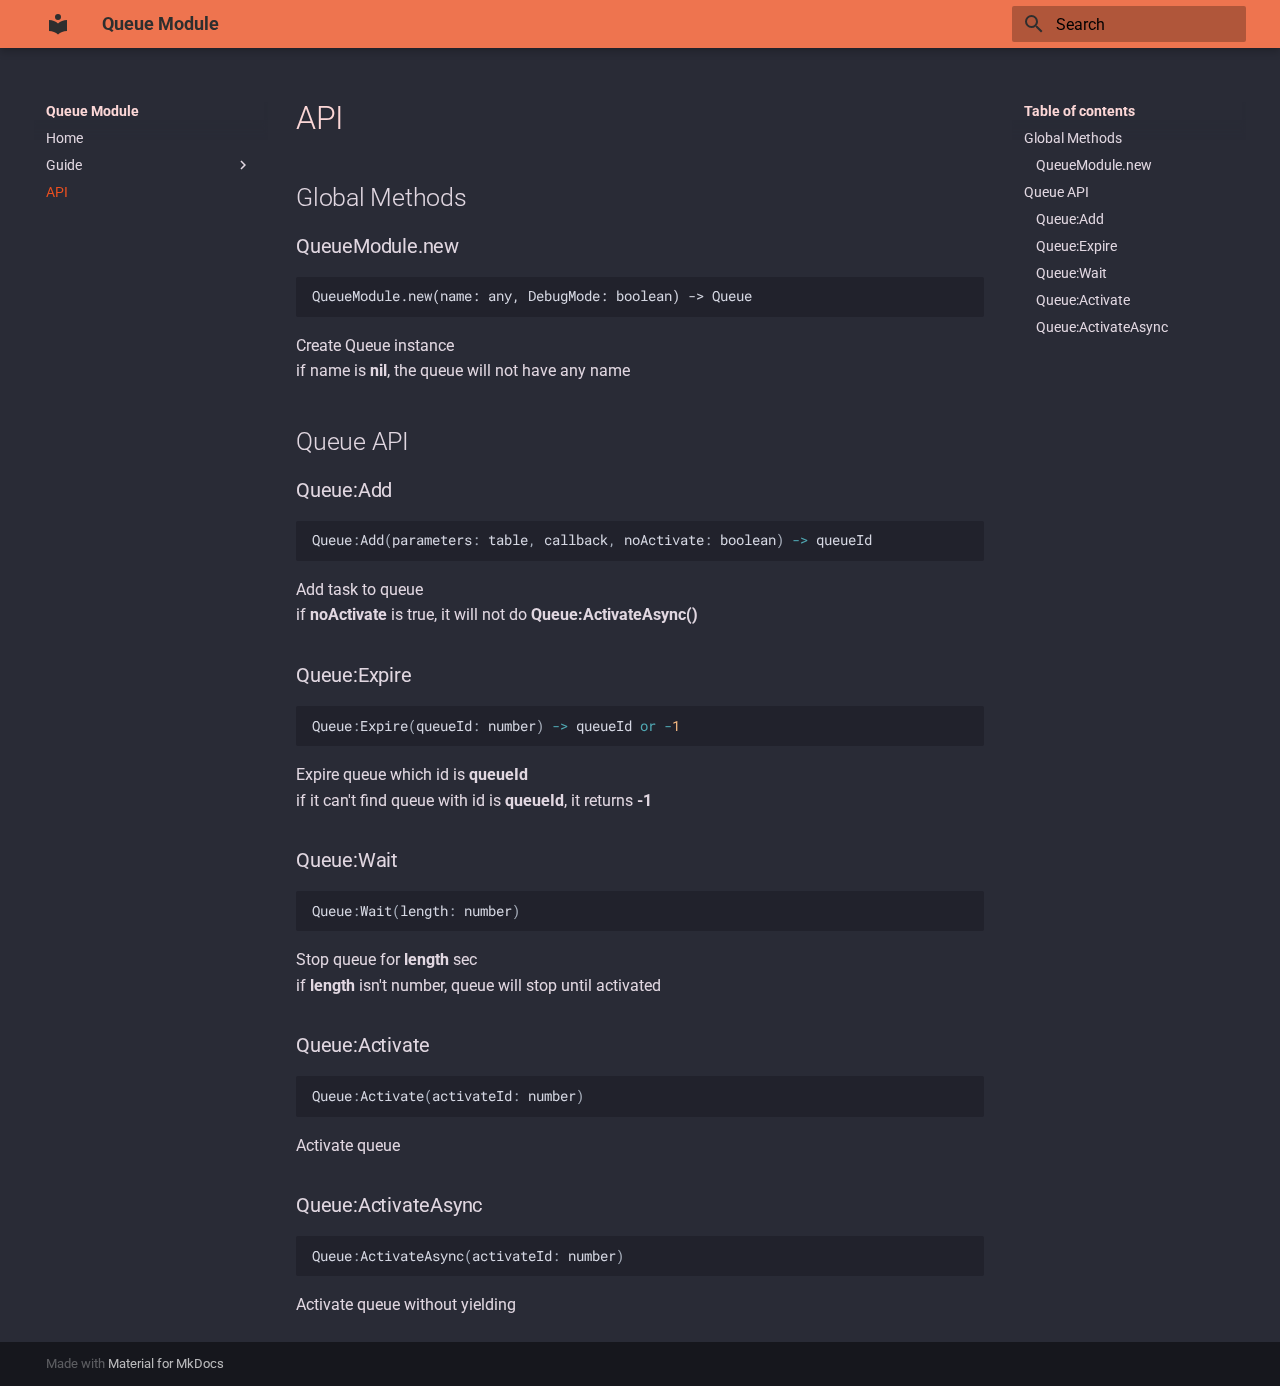
==== docs/api/index.html @ 4913541b "init commit" ====
<!doctype html>
<html lang="en" class="no-js">
  <head>
    
      <meta charset="utf-8">
      <meta name="viewport" content="width=device-width,initial-scale=1">
      
      
      
      
        <link rel="prev" href="../guide/example-alert/">
      
      
      <link rel="icon" href="../assets/images/favicon.png">
      <meta name="generator" content="mkdocs-1.4.2, mkdocs-material-9.0.12">
    
    
      
        <title>API - Queue Module</title>
      
    
    
      <link rel="stylesheet" href="../assets/stylesheets/main.0d440cfe.min.css">
      
        
        <link rel="stylesheet" href="../assets/stylesheets/palette.2505c338.min.css">
      
      

    
    
    
      
        
        
        <link rel="preconnect" href="https://fonts.gstatic.com" crossorigin>
        <link rel="stylesheet" href="https://fonts.googleapis.com/css?family=Roboto:300,300i,400,400i,700,700i%7CRoboto+Mono:400,400i,700,700i&display=fallback">
        <style>:root{--md-text-font:"Roboto";--md-code-font:"Roboto Mono"}</style>
      
    
    
      <link rel="stylesheet" href="../stylesheets/extra.css">
    
    <script>__md_scope=new URL("..",location),__md_hash=e=>[...e].reduce((e,_)=>(e<<5)-e+_.charCodeAt(0),0),__md_get=(e,_=localStorage,t=__md_scope)=>JSON.parse(_.getItem(t.pathname+"."+e)),__md_set=(e,_,t=localStorage,a=__md_scope)=>{try{t.setItem(a.pathname+"."+e,JSON.stringify(_))}catch(e){}}</script>
    
      

    
    
    
  </head>
  
  
    
    
    
    
    
    <body dir="ltr" data-md-color-scheme="custom" data-md-color-primary="" data-md-color-accent="">
  
    
    
    <input class="md-toggle" data-md-toggle="drawer" type="checkbox" id="__drawer" autocomplete="off">
    <input class="md-toggle" data-md-toggle="search" type="checkbox" id="__search" autocomplete="off">
    <label class="md-overlay" for="__drawer"></label>
    <div data-md-component="skip">
      
        
        <a href="#api" class="md-skip">
          Skip to content
        </a>
      
    </div>
    <div data-md-component="announce">
      
    </div>
    
    
      

<header class="md-header" data-md-component="header">
  <nav class="md-header__inner md-grid" aria-label="Header">
    <a href=".." title="Queue Module" class="md-header__button md-logo" aria-label="Queue Module" data-md-component="logo">
      
  
  <svg xmlns="http://www.w3.org/2000/svg" viewBox="0 0 24 24"><path d="M12 8a3 3 0 0 0 3-3 3 3 0 0 0-3-3 3 3 0 0 0-3 3 3 3 0 0 0 3 3m0 3.54C9.64 9.35 6.5 8 3 8v11c3.5 0 6.64 1.35 9 3.54 2.36-2.19 5.5-3.54 9-3.54V8c-3.5 0-6.64 1.35-9 3.54Z"/></svg>

    </a>
    <label class="md-header__button md-icon" for="__drawer">
      <svg xmlns="http://www.w3.org/2000/svg" viewBox="0 0 24 24"><path d="M3 6h18v2H3V6m0 5h18v2H3v-2m0 5h18v2H3v-2Z"/></svg>
    </label>
    <div class="md-header__title" data-md-component="header-title">
      <div class="md-header__ellipsis">
        <div class="md-header__topic">
          <span class="md-ellipsis">
            Queue Module
          </span>
        </div>
        <div class="md-header__topic" data-md-component="header-topic">
          <span class="md-ellipsis">
            
              API
            
          </span>
        </div>
      </div>
    </div>
    
    
    
      <label class="md-header__button md-icon" for="__search">
        <svg xmlns="http://www.w3.org/2000/svg" viewBox="0 0 24 24"><path d="M9.5 3A6.5 6.5 0 0 1 16 9.5c0 1.61-.59 3.09-1.56 4.23l.27.27h.79l5 5-1.5 1.5-5-5v-.79l-.27-.27A6.516 6.516 0 0 1 9.5 16 6.5 6.5 0 0 1 3 9.5 6.5 6.5 0 0 1 9.5 3m0 2C7 5 5 7 5 9.5S7 14 9.5 14 14 12 14 9.5 12 5 9.5 5Z"/></svg>
      </label>
      <div class="md-search" data-md-component="search" role="dialog">
  <label class="md-search__overlay" for="__search"></label>
  <div class="md-search__inner" role="search">
    <form class="md-search__form" name="search">
      <input type="text" class="md-search__input" name="query" aria-label="Search" placeholder="Search" autocapitalize="off" autocorrect="off" autocomplete="off" spellcheck="false" data-md-component="search-query" required>
      <label class="md-search__icon md-icon" for="__search">
        <svg xmlns="http://www.w3.org/2000/svg" viewBox="0 0 24 24"><path d="M9.5 3A6.5 6.5 0 0 1 16 9.5c0 1.61-.59 3.09-1.56 4.23l.27.27h.79l5 5-1.5 1.5-5-5v-.79l-.27-.27A6.516 6.516 0 0 1 9.5 16 6.5 6.5 0 0 1 3 9.5 6.5 6.5 0 0 1 9.5 3m0 2C7 5 5 7 5 9.5S7 14 9.5 14 14 12 14 9.5 12 5 9.5 5Z"/></svg>
        <svg xmlns="http://www.w3.org/2000/svg" viewBox="0 0 24 24"><path d="M20 11v2H8l5.5 5.5-1.42 1.42L4.16 12l7.92-7.92L13.5 5.5 8 11h12Z"/></svg>
      </label>
      <nav class="md-search__options" aria-label="Search">
        
        <button type="reset" class="md-search__icon md-icon" title="Clear" aria-label="Clear" tabindex="-1">
          <svg xmlns="http://www.w3.org/2000/svg" viewBox="0 0 24 24"><path d="M19 6.41 17.59 5 12 10.59 6.41 5 5 6.41 10.59 12 5 17.59 6.41 19 12 13.41 17.59 19 19 17.59 13.41 12 19 6.41Z"/></svg>
        </button>
      </nav>
      
    </form>
    <div class="md-search__output">
      <div class="md-search__scrollwrap" data-md-scrollfix>
        <div class="md-search-result" data-md-component="search-result">
          <div class="md-search-result__meta">
            Initializing search
          </div>
          <ol class="md-search-result__list" role="presentation"></ol>
        </div>
      </div>
    </div>
  </div>
</div>
    
    
  </nav>
  
</header>
    
    <div class="md-container" data-md-component="container">
      
      
        
          
        
      
      <main class="md-main" data-md-component="main">
        <div class="md-main__inner md-grid">
          
            
              
              <div class="md-sidebar md-sidebar--primary" data-md-component="sidebar" data-md-type="navigation" >
                <div class="md-sidebar__scrollwrap">
                  <div class="md-sidebar__inner">
                    


<nav class="md-nav md-nav--primary" aria-label="Navigation" data-md-level="0">
  <label class="md-nav__title" for="__drawer">
    <a href=".." title="Queue Module" class="md-nav__button md-logo" aria-label="Queue Module" data-md-component="logo">
      
  
  <svg xmlns="http://www.w3.org/2000/svg" viewBox="0 0 24 24"><path d="M12 8a3 3 0 0 0 3-3 3 3 0 0 0-3-3 3 3 0 0 0-3 3 3 3 0 0 0 3 3m0 3.54C9.64 9.35 6.5 8 3 8v11c3.5 0 6.64 1.35 9 3.54 2.36-2.19 5.5-3.54 9-3.54V8c-3.5 0-6.64 1.35-9 3.54Z"/></svg>

    </a>
    Queue Module
  </label>
  
  <ul class="md-nav__list" data-md-scrollfix>
    
      
      
      

  
  
  
    <li class="md-nav__item">
      <a href=".." class="md-nav__link">
        Home
      </a>
    </li>
  

    
      
      
      

  
  
  
    
    <li class="md-nav__item md-nav__item--nested">
      
      
      
      
      <input class="md-nav__toggle md-toggle " type="checkbox" id="__nav_2" >
      
      
      
        <label class="md-nav__link" for="__nav_2" id="__nav_2_label" tabindex="0">
          Guide
          <span class="md-nav__icon md-icon"></span>
        </label>
      
      <nav class="md-nav" data-md-level="1" aria-labelledby="__nav_2_label" aria-expanded="false">
        <label class="md-nav__title" for="__nav_2">
          <span class="md-nav__icon md-icon"></span>
          Guide
        </label>
        <ul class="md-nav__list" data-md-scrollfix>
          
            
              
  
  
  
    <li class="md-nav__item">
      <a href="../guide/installation/" class="md-nav__link">
        Installation
      </a>
    </li>
  

            
          
            
              
  
  
  
    <li class="md-nav__item">
      <a href="../guide/how-to-use/" class="md-nav__link">
        How to use
      </a>
    </li>
  

            
          
            
              
  
  
  
    <li class="md-nav__item">
      <a href="../guide/example-alert/" class="md-nav__link">
        Example: Alert
      </a>
    </li>
  

            
          
        </ul>
      </nav>
    </li>
  

    
      
      
      

  
  
    
  
  
    <li class="md-nav__item md-nav__item--active">
      
      <input class="md-nav__toggle md-toggle" type="checkbox" id="__toc">
      
      
        
      
      
        <label class="md-nav__link md-nav__link--active" for="__toc">
          API
          <span class="md-nav__icon md-icon"></span>
        </label>
      
      <a href="./" class="md-nav__link md-nav__link--active">
        API
      </a>
      
        

<nav class="md-nav md-nav--secondary" aria-label="Table of contents">
  
  
  
    
  
  
    <label class="md-nav__title" for="__toc">
      <span class="md-nav__icon md-icon"></span>
      Table of contents
    </label>
    <ul class="md-nav__list" data-md-component="toc" data-md-scrollfix>
      
        <li class="md-nav__item">
  <a href="#global-methods" class="md-nav__link">
    Global Methods
  </a>
  
    <nav class="md-nav" aria-label="Global Methods">
      <ul class="md-nav__list">
        
          <li class="md-nav__item">
  <a href="#queuemodulenew" class="md-nav__link">
    QueueModule.new
  </a>
  
</li>
        
      </ul>
    </nav>
  
</li>
      
        <li class="md-nav__item">
  <a href="#queue-api" class="md-nav__link">
    Queue API
  </a>
  
    <nav class="md-nav" aria-label="Queue API">
      <ul class="md-nav__list">
        
          <li class="md-nav__item">
  <a href="#queueadd" class="md-nav__link">
    Queue:Add
  </a>
  
</li>
        
          <li class="md-nav__item">
  <a href="#queueexpire" class="md-nav__link">
    Queue:Expire
  </a>
  
</li>
        
          <li class="md-nav__item">
  <a href="#queuewait" class="md-nav__link">
    Queue:Wait
  </a>
  
</li>
        
          <li class="md-nav__item">
  <a href="#queueactivate" class="md-nav__link">
    Queue:Activate
  </a>
  
</li>
        
          <li class="md-nav__item">
  <a href="#queueactivateasync" class="md-nav__link">
    Queue:ActivateAsync
  </a>
  
</li>
        
      </ul>
    </nav>
  
</li>
      
    </ul>
  
</nav>
      
    </li>
  

    
  </ul>
</nav>
                  </div>
                </div>
              </div>
            
            
              
              <div class="md-sidebar md-sidebar--secondary" data-md-component="sidebar" data-md-type="toc" >
                <div class="md-sidebar__scrollwrap">
                  <div class="md-sidebar__inner">
                    

<nav class="md-nav md-nav--secondary" aria-label="Table of contents">
  
  
  
    
  
  
    <label class="md-nav__title" for="__toc">
      <span class="md-nav__icon md-icon"></span>
      Table of contents
    </label>
    <ul class="md-nav__list" data-md-component="toc" data-md-scrollfix>
      
        <li class="md-nav__item">
  <a href="#global-methods" class="md-nav__link">
    Global Methods
  </a>
  
    <nav class="md-nav" aria-label="Global Methods">
      <ul class="md-nav__list">
        
          <li class="md-nav__item">
  <a href="#queuemodulenew" class="md-nav__link">
    QueueModule.new
  </a>
  
</li>
        
      </ul>
    </nav>
  
</li>
      
        <li class="md-nav__item">
  <a href="#queue-api" class="md-nav__link">
    Queue API
  </a>
  
    <nav class="md-nav" aria-label="Queue API">
      <ul class="md-nav__list">
        
          <li class="md-nav__item">
  <a href="#queueadd" class="md-nav__link">
    Queue:Add
  </a>
  
</li>
        
          <li class="md-nav__item">
  <a href="#queueexpire" class="md-nav__link">
    Queue:Expire
  </a>
  
</li>
        
          <li class="md-nav__item">
  <a href="#queuewait" class="md-nav__link">
    Queue:Wait
  </a>
  
</li>
        
          <li class="md-nav__item">
  <a href="#queueactivate" class="md-nav__link">
    Queue:Activate
  </a>
  
</li>
        
          <li class="md-nav__item">
  <a href="#queueactivateasync" class="md-nav__link">
    Queue:ActivateAsync
  </a>
  
</li>
        
      </ul>
    </nav>
  
</li>
      
    </ul>
  
</nav>
                  </div>
                </div>
              </div>
            
          
          
            <div class="md-content" data-md-component="content">
              <article class="md-content__inner md-typeset">
                
                  



<h1 id="api">API<a class="headerlink" href="#api" title="Permanent link">&para;</a></h1>
<h2 id="global-methods">Global Methods<a class="headerlink" href="#global-methods" title="Permanent link">&para;</a></h2>
<h3 id="queuemodulenew">QueueModule.new<a class="headerlink" href="#queuemodulenew" title="Permanent link">&para;</a></h3>
<div class="highlight"><pre><span></span><code>QueueModule.new(name: any, DebugMode: boolean) -&gt; Queue
</code></pre></div>
<p>Create Queue instance<br/>
if name is <strong>nil</strong>, the queue will not have any name</p>
<h2 id="queue-api">Queue API<a class="headerlink" href="#queue-api" title="Permanent link">&para;</a></h2>
<h3 id="queueadd">Queue:Add<a class="headerlink" href="#queueadd" title="Permanent link">&para;</a></h3>
<p><div class="highlight"><pre><span></span><code><span class="n">Queue</span><span class="p">:</span><span class="n">Add</span><span class="p">(</span><span class="n">parameters</span><span class="p">:</span> <span class="n">table</span><span class="p">,</span> <span class="n">callback</span><span class="p">,</span> <span class="n">noActivate</span><span class="p">:</span> <span class="n">boolean</span><span class="p">)</span> <span class="o">-&gt;</span> <span class="n">queueId</span>
</code></pre></div>
Add task to queue<br/>
if <strong>noActivate</strong> is true, it will not do <strong>Queue:ActivateAsync()</strong></p>
<h3 id="queueexpire">Queue:Expire<a class="headerlink" href="#queueexpire" title="Permanent link">&para;</a></h3>
<p><div class="highlight"><pre><span></span><code><span class="n">Queue</span><span class="p">:</span><span class="n">Expire</span><span class="p">(</span><span class="n">queueId</span><span class="p">:</span> <span class="n">number</span><span class="p">)</span> <span class="o">-&gt;</span> <span class="n">queueId</span> <span class="ow">or</span> <span class="o">-</span><span class="mi">1</span>
</code></pre></div>
Expire queue which id is <strong>queueId</strong><br/>
if it can't find queue with id is <strong>queueId</strong>, it returns <strong>-1</strong></p>
<h3 id="queuewait">Queue:Wait<a class="headerlink" href="#queuewait" title="Permanent link">&para;</a></h3>
<p><div class="highlight"><pre><span></span><code><span class="n">Queue</span><span class="p">:</span><span class="n">Wait</span><span class="p">(</span><span class="n">length</span><span class="p">:</span> <span class="n">number</span><span class="p">)</span>
</code></pre></div>
Stop queue for <strong>length</strong> sec<br/>
if <strong>length</strong> isn't number, queue will stop until activated</p>
<h3 id="queueactivate">Queue:Activate<a class="headerlink" href="#queueactivate" title="Permanent link">&para;</a></h3>
<p><div class="highlight"><pre><span></span><code><span class="n">Queue</span><span class="p">:</span><span class="n">Activate</span><span class="p">(</span><span class="n">activateId</span><span class="p">:</span> <span class="n">number</span><span class="p">)</span>
</code></pre></div>
Activate queue</p>
<h3 id="queueactivateasync">Queue:ActivateAsync<a class="headerlink" href="#queueactivateasync" title="Permanent link">&para;</a></h3>
<p><div class="highlight"><pre><span></span><code><span class="n">Queue</span><span class="p">:</span><span class="n">ActivateAsync</span><span class="p">(</span><span class="n">activateId</span><span class="p">:</span> <span class="n">number</span><span class="p">)</span>
</code></pre></div>
Activate queue without yielding</p>





                
              </article>
            </div>
          
          
        </div>
        
      </main>
      
        <footer class="md-footer">
  
  <div class="md-footer-meta md-typeset">
    <div class="md-footer-meta__inner md-grid">
      <div class="md-copyright">
  
  
    Made with
    <a href="https://squidfunk.github.io/mkdocs-material/" target="_blank" rel="noopener">
      Material for MkDocs
    </a>
  
</div>
      
    </div>
  </div>
</footer>
      
    </div>
    <div class="md-dialog" data-md-component="dialog">
      <div class="md-dialog__inner md-typeset"></div>
    </div>
    
    <script id="__config" type="application/json">{"base": "..", "features": [], "search": "../assets/javascripts/workers/search.db81ec45.min.js", "translations": {"clipboard.copied": "Copied to clipboard", "clipboard.copy": "Copy to clipboard", "search.result.more.one": "1 more on this page", "search.result.more.other": "# more on this page", "search.result.none": "No matching documents", "search.result.one": "1 matching document", "search.result.other": "# matching documents", "search.result.placeholder": "Type to start searching", "search.result.term.missing": "Missing", "select.version": "Select version"}}</script>
    
    
      <script src="../assets/javascripts/bundle.4b2c34cd.min.js"></script>
      
    
  </body>
</html>
---- docs/assets/stylesheets/main.0d440cfe.min.css ----
@charset "UTF-8";html{-webkit-text-size-adjust:none;-moz-text-size-adjust:none;text-size-adjust:none;box-sizing:border-box}*,:after,:before{box-sizing:inherit}@media (prefers-reduced-motion){*,:after,:before{transition:none!important}}body{margin:0}a,button,input,label{-webkit-tap-highlight-color:transparent}a{color:inherit;text-decoration:none}hr{border:0;box-sizing:initial;display:block;height:.05rem;overflow:visible;padding:0}small{font-size:80%}sub,sup{line-height:1em}img{border-style:none}table{border-collapse:initial;border-spacing:0}td,th{font-weight:400;vertical-align:top}button{background:#0000;border:0;font-family:inherit;font-size:inherit;margin:0;padding:0}input{border:0;outline:none}:root{--md-primary-fg-color:#4051b5;--md-primary-fg-color--light:#5d6cc0;--md-primary-fg-color--dark:#303fa1;--md-primary-bg-color:#fff;--md-primary-bg-color--light:#ffffffb3;--md-accent-fg-color:#526cfe;--md-accent-fg-color--transparent:#526cfe1a;--md-accent-bg-color:#fff;--md-accent-bg-color--light:#ffffffb3}:root,[data-md-color-scheme=default]{--md-default-fg-color:#000000de;--md-default-fg-color--light:#0000008a;--md-default-fg-color--lighter:#00000052;--md-default-fg-color--lightest:#00000012;--md-default-bg-color:#fff;--md-default-bg-color--light:#ffffffb3;--md-default-bg-color--lighter:#ffffff4d;--md-default-bg-color--lightest:#ffffff1f;--md-code-fg-color:#36464e;--md-code-bg-color:#f5f5f5;--md-code-hl-color:#ffff0080;--md-code-hl-number-color:#d52a2a;--md-code-hl-special-color:#db1457;--md-code-hl-function-color:#a846b9;--md-code-hl-constant-color:#6e59d9;--md-code-hl-keyword-color:#3f6ec6;--md-code-hl-string-color:#1c7d4d;--md-code-hl-name-color:var(--md-code-fg-color);--md-code-hl-operator-color:var(--md-default-fg-color--light);--md-code-hl-punctuation-color:var(--md-default-fg-color--light);--md-code-hl-comment-color:var(--md-default-fg-color--light);--md-code-hl-generic-color:var(--md-default-fg-color--light);--md-code-hl-variable-color:var(--md-default-fg-color--light);--md-typeset-color:var(--md-default-fg-color);--md-typeset-a-color:var(--md-primary-fg-color);--md-typeset-mark-color:#ffff0080;--md-typeset-del-color:#f5503d26;--md-typeset-ins-color:#0bd57026;--md-typeset-kbd-color:#fafafa;--md-typeset-kbd-accent-color:#fff;--md-typeset-kbd-border-color:#b8b8b8;--md-typeset-table-color:#0000001f;--md-admonition-fg-color:var(--md-default-fg-color);--md-admonition-bg-color:var(--md-default-bg-color);--md-footer-fg-color:#fff;--md-footer-fg-color--light:#ffffffb3;--md-footer-fg-color--lighter:#ffffff73;--md-footer-bg-color:#000000de;--md-footer-bg-color--dark:#00000052;--md-shadow-z1:0 0.2rem 0.5rem #0000000d,0 0 0.05rem #0000001a;--md-shadow-z2:0 0.2rem 0.5rem #0000001a,0 0 0.05rem #00000040;--md-shadow-z3:0 0.2rem 0.5rem #0003,0 0 0.05rem #00000059}.md-icon svg{fill:currentcolor;display:block;height:1.2rem;width:1.2rem}body{-webkit-font-smoothing:antialiased;-moz-osx-font-smoothing:grayscale;--md-text-font-family:var(--md-text-font,_),-apple-system,BlinkMacSystemFont,Helvetica,Arial,sans-serif;--md-code-font-family:var(--md-code-font,_),SFMono-Regular,Consolas,Menlo,monospace}aside,body,input{font-feature-settings:"kern","liga";color:var(--md-typeset-color);font-family:var(--md-text-font-family)}code,kbd,pre{font-feature-settings:"kern";font-family:var(--md-code-font-family)}:root{--md-typeset-table-sort-icon:url('data:image/svg+xml;charset=utf-8,<svg xmlns="http://www.w3.org/2000/svg" viewBox="0 0 24 24"><path d="m18 21-4-4h3V7h-3l4-4 4 4h-3v10h3M2 19v-2h10v2M2 13v-2h7v2M2 7V5h4v2H2Z"/></svg>');--md-typeset-table-sort-icon--asc:url('data:image/svg+xml;charset=utf-8,<svg xmlns="http://www.w3.org/2000/svg" viewBox="0 0 24 24"><path d="M19 17h3l-4 4-4-4h3V3h2M2 17h10v2H2M6 5v2H2V5m0 6h7v2H2v-2Z"/></svg>');--md-typeset-table-sort-icon--desc:url('data:image/svg+xml;charset=utf-8,<svg xmlns="http://www.w3.org/2000/svg" viewBox="0 0 24 24"><path d="M19 7h3l-4-4-4 4h3v14h2M2 17h10v2H2M6 5v2H2V5m0 6h7v2H2v-2Z"/></svg>')}.md-typeset{-webkit-print-color-adjust:exact;color-adjust:exact;font-size:.8rem;line-height:1.6}@media print{.md-typeset{font-size:.68rem}}.md-typeset blockquote,.md-typeset dl,.md-typeset figure,.md-typeset ol,.md-typeset pre,.md-typeset ul{margin-bottom:1em;margin-top:1em}.md-typeset h1{color:var(--md-default-fg-color--light);font-size:2em;line-height:1.3;margin:0 0 1.25em}.md-typeset h1,.md-typeset h2{font-weight:300;letter-spacing:-.01em}.md-typeset h2{font-size:1.5625em;line-height:1.4;margin:1.6em 0 .64em}.md-typeset h3{font-size:1.25em;font-weight:400;letter-spacing:-.01em;line-height:1.5;margin:1.6em 0 .8em}.md-typeset h2+h3{margin-top:.8em}.md-typeset h4{font-weight:700;letter-spacing:-.01em;margin:1em 0}.md-typeset h5,.md-typeset h6{color:var(--md-default-fg-color--light);font-size:.8em;font-weight:700;letter-spacing:-.01em;margin:1.25em 0}.md-typeset h5{text-transform:uppercase}.md-typeset hr{border-bottom:.05rem solid var(--md-default-fg-color--lightest);display:flow-root;margin:1.5em 0}.md-typeset a{color:var(--md-typeset-a-color);word-break:break-word}.md-typeset a,.md-typeset a:before{transition:color 125ms}.md-typeset a:focus,.md-typeset a:hover{color:var(--md-accent-fg-color)}.md-typeset a:focus code,.md-typeset a:hover code{background-color:var(--md-accent-fg-color--transparent)}.md-typeset a code{color:currentcolor;transition:background-color 125ms}.md-typeset a.focus-visible{outline-color:var(--md-accent-fg-color);outline-offset:.2rem}.md-typeset code,.md-typeset kbd,.md-typeset pre{color:var(--md-code-fg-color);direction:ltr;font-variant-ligatures:none}@media print{.md-typeset code,.md-typeset kbd,.md-typeset pre{white-space:pre-wrap}}.md-typeset code{background-color:var(--md-code-bg-color);border-radius:.1rem;-webkit-box-decoration-break:clone;box-decoration-break:clone;font-size:.85em;padding:0 .2941176471em;word-break:break-word}.md-typeset code:not(.focus-visible){-webkit-tap-highlight-color:transparent;outline:none}.md-typeset pre{display:flow-root;line-height:1.4;position:relative}.md-typeset pre>code{-webkit-box-decoration-break:slice;box-decoration-break:slice;box-shadow:none;display:block;margin:0;outline-color:var(--md-accent-fg-color);overflow:auto;padding:.7720588235em 1.1764705882em;scrollbar-color:var(--md-default-fg-color--lighter) #0000;scrollbar-width:thin;touch-action:auto;word-break:normal}.md-typeset pre>code:hover{scrollbar-color:var(--md-accent-fg-color) #0000}.md-typeset pre>code::-webkit-scrollbar{height:.2rem;width:.2rem}.md-typeset pre>code::-webkit-scrollbar-thumb{background-color:var(--md-default-fg-color--lighter)}.md-typeset pre>code::-webkit-scrollbar-thumb:hover{background-color:var(--md-accent-fg-color)}.md-typeset kbd{background-color:var(--md-typeset-kbd-color);border-radius:.1rem;box-shadow:0 .1rem 0 .05rem var(--md-typeset-kbd-border-color),0 .1rem 0 var(--md-typeset-kbd-border-color),0 -.1rem .2rem var(--md-typeset-kbd-accent-color) inset;color:var(--md-default-fg-color);display:inline-block;font-size:.75em;padding:0 .6666666667em;vertical-align:text-top;word-break:break-word}.md-typeset mark{background-color:var(--md-typeset-mark-color);-webkit-box-decoration-break:clone;box-decoration-break:clone;color:inherit;word-break:break-word}.md-typeset abbr{border-bottom:.05rem dotted var(--md-default-fg-color--light);cursor:help;text-decoration:none}@media (hover:none){.md-typeset abbr[title]:focus:after,.md-typeset abbr[title]:hover:after{background-color:var(--md-default-fg-color);border-radius:.1rem;box-shadow:var(--md-shadow-z3);color:var(--md-default-bg-color);content:attr(title);font-size:.7rem;left:.8rem;margin-top:2em;padding:.2rem .3rem;position:absolute;right:.8rem}}.md-typeset small{opacity:.75}[dir=ltr] .md-typeset sub,[dir=ltr] .md-typeset sup{margin-left:.078125em}[dir=rtl] .md-typeset sub,[dir=rtl] .md-typeset sup{margin-right:.078125em}[dir=ltr] .md-typeset blockquote{padding-left:.6rem}[dir=rtl] .md-typeset blockquote{padding-right:.6rem}[dir=ltr] .md-typeset blockquote{border-left:.2rem solid var(--md-default-fg-color--lighter)}[dir=rtl] .md-typeset blockquote{border-right:.2rem solid var(--md-default-fg-color--lighter)}.md-typeset blockquote{color:var(--md-default-fg-color--light);margin-left:0;margin-right:0}.md-typeset ul{list-style-type:disc}[dir=ltr] .md-typeset ol,[dir=ltr] .md-typeset ul{margin-left:.625em}[dir=rtl] .md-typeset ol,[dir=rtl] .md-typeset ul{margin-right:.625em}.md-typeset ol,.md-typeset ul{padding:0}.md-typeset ol:not([hidden]),.md-typeset ul:not([hidden]){display:flow-root}.md-typeset ol ol,.md-typeset ul ol{list-style-type:lower-alpha}.md-typeset ol ol ol,.md-typeset ul ol ol{list-style-type:lower-roman}[dir=ltr] .md-typeset ol li,[dir=ltr] .md-typeset ul li{margin-left:1.25em}[dir=rtl] .md-typeset ol li,[dir=rtl] .md-typeset ul li{margin-right:1.25em}.md-typeset ol li,.md-typeset ul li{margin-bottom:.5em}.md-typeset ol li blockquote,.md-typeset ol li p,.md-typeset ul li blockquote,.md-typeset ul li p{margin:.5em 0}.md-typeset ol li:last-child,.md-typeset ul li:last-child{margin-bottom:0}[dir=ltr] .md-typeset ol li ol,[dir=ltr] .md-typeset ol li ul,[dir=ltr] .md-typeset ul li ol,[dir=ltr] .md-typeset ul li ul{margin-left:.625em}[dir=rtl] .md-typeset ol li ol,[dir=rtl] .md-typeset ol li ul,[dir=rtl] .md-typeset ul li ol,[dir=rtl] .md-typeset ul li ul{margin-right:.625em}.md-typeset ol li ol,.md-typeset ol li ul,.md-typeset ul li ol,.md-typeset ul li ul{margin-bottom:.5em;margin-top:.5em}[dir=ltr] .md-typeset dd{margin-left:1.875em}[dir=rtl] .md-typeset dd{margin-right:1.875em}.md-typeset dd{margin-bottom:1.5em;margin-top:1em}.md-typeset img,.md-typeset svg,.md-typeset video{height:auto;max-width:100%}.md-typeset img[align=left]{margin:1em 1em 1em 0}.md-typeset img[align=right]{margin:1em 0 1em 1em}.md-typeset img[align]:only-child{margin-top:0}.md-typeset img[src$="#gh-dark-mode-only"],.md-typeset img[src$="#only-dark"]{display:none}.md-typeset figure{display:flow-root;margin:1em auto;max-width:100%;text-align:center;width:-webkit-fit-content;width:-moz-fit-content;width:fit-content}.md-typeset figure img{display:block}.md-typeset figcaption{font-style:italic;margin:1em auto;max-width:24rem}.md-typeset iframe{max-width:100%}.md-typeset table:not([class]){background-color:var(--md-default-bg-color);border:.05rem solid var(--md-typeset-table-color);border-radius:.1rem;display:inline-block;font-size:.64rem;max-width:100%;overflow:auto;touch-action:auto}@media print{.md-typeset table:not([class]){display:table}}.md-typeset table:not([class])+*{margin-top:1.5em}.md-typeset table:not([class]) td>:first-child,.md-typeset table:not([class]) th>:first-child{margin-top:0}.md-typeset table:not([class]) td>:last-child,.md-typeset table:not([class]) th>:last-child{margin-bottom:0}.md-typeset table:not([class]) td:not([align]),.md-typeset table:not([class]) th:not([align]){text-align:left}[dir=rtl] .md-typeset table:not([class]) td:not([align]),[dir=rtl] .md-typeset table:not([class]) th:not([align]){text-align:right}.md-typeset table:not([class]) th{font-weight:700;min-width:5rem;padding:.9375em 1.25em;vertical-align:top}.md-typeset table:not([class]) td{border-top:.05rem solid var(--md-typeset-table-color);padding:.9375em 1.25em;vertical-align:top}.md-typeset table:not([class]) tbody tr{transition:background-color 125ms}.md-typeset table:not([class]) tbody tr:hover{background-color:rgba(0,0,0,.035);box-shadow:0 .05rem 0 var(--md-default-bg-color) inset}.md-typeset table:not([class]) a{word-break:normal}.md-typeset table th[role=columnheader]{cursor:pointer}[dir=ltr] .md-typeset table th[role=columnheader]:after{margin-left:.5em}[dir=rtl] .md-typeset table th[role=columnheader]:after{margin-right:.5em}.md-typeset table th[role=columnheader]:after{content:"";display:inline-block;height:1.2em;-webkit-mask-image:var(--md-typeset-table-sort-icon);mask-image:var(--md-typeset-table-sort-icon);-webkit-mask-repeat:no-repeat;mask-repeat:no-repeat;-webkit-mask-size:contain;mask-size:contain;transition:background-color 125ms;vertical-align:text-bottom;width:1.2em}.md-typeset table th[role=columnheader]:hover:after{background-color:var(--md-default-fg-color--lighter)}.md-typeset table th[role=columnheader][aria-sort=ascending]:after{background-color:var(--md-default-fg-color--light);-webkit-mask-image:var(--md-typeset-table-sort-icon--asc);mask-image:var(--md-typeset-table-sort-icon--asc)}.md-typeset table th[role=columnheader][aria-sort=descending]:after{background-color:var(--md-default-fg-color--light);-webkit-mask-image:var(--md-typeset-table-sort-icon--desc);mask-image:var(--md-typeset-table-sort-icon--desc)}.md-typeset__scrollwrap{margin:1em -.8rem;overflow-x:auto;touch-action:auto}.md-typeset__table{display:inline-block;margin-bottom:.5em;padding:0 .8rem}@media print{.md-typeset__table{display:block}}html .md-typeset__table table{display:table;margin:0;overflow:hidden;width:100%}@media screen and (max-width:44.9375em){.md-content__inner>pre{margin:1em -.8rem}.md-content__inner>pre code{border-radius:0}}.md-banner{background-color:var(--md-footer-bg-color);color:var(--md-footer-fg-color);overflow:auto}@media print{.md-banner{display:none}}.md-banner--warning{background:var(--md-typeset-mark-color);color:var(--md-default-fg-color)}.md-banner__inner{font-size:.7rem;margin:.6rem auto;padding:0 .8rem}[dir=ltr] .md-banner__button{float:right}[dir=rtl] .md-banner__button{float:left}.md-banner__button{color:inherit;cursor:pointer;transition:opacity .25s}.md-banner__button:hover{opacity:.7}html{font-size:125%;height:100%;overflow-x:hidden}@media screen and (min-width:100em){html{font-size:137.5%}}@media screen and (min-width:125em){html{font-size:150%}}body{background-color:var(--md-default-bg-color);display:flex;flex-direction:column;font-size:.5rem;min-height:100%;position:relative;width:100%}@media print{body{display:block}}@media screen and (max-width:59.9375em){body[data-md-scrolllock]{position:fixed}}.md-grid{margin-left:auto;margin-right:auto;max-width:61rem}.md-container{display:flex;flex-direction:column;flex-grow:1}@media print{.md-container{display:block}}.md-main{flex-grow:1}.md-main__inner{display:flex;height:100%;margin-top:1.5rem}.md-ellipsis{overflow:hidden;text-overflow:ellipsis;white-space:nowrap}.md-toggle{display:none}.md-option{height:0;opacity:0;position:absolute;width:0}.md-option:checked+label:not([hidden]){display:block}.md-option.focus-visible+label{outline-color:var(--md-accent-fg-color);outline-style:auto}.md-skip{background-color:var(--md-default-fg-color);border-radius:.1rem;color:var(--md-default-bg-color);font-size:.64rem;margin:.5rem;opacity:0;outline-color:var(--md-accent-fg-color);padding:.3rem .5rem;position:fixed;transform:translateY(.4rem);z-index:-1}.md-skip:focus{opacity:1;transform:translateY(0);transition:transform .25s cubic-bezier(.4,0,.2,1),opacity 175ms 75ms;z-index:10}@page{margin:25mm}:root{--md-clipboard-icon:url('data:image/svg+xml;charset=utf-8,<svg xmlns="http://www.w3.org/2000/svg" viewBox="0 0 24 24"><path d="M19 21H8V7h11m0-2H8a2 2 0 0 0-2 2v14a2 2 0 0 0 2 2h11a2 2 0 0 0 2-2V7a2 2 0 0 0-2-2m-3-4H4a2 2 0 0 0-2 2v14h2V3h12V1Z"/></svg>')}.md-clipboard{border-radius:.1rem;color:var(--md-default-fg-color--lightest);cursor:pointer;height:1.5em;outline-color:var(--md-accent-fg-color);outline-offset:.1rem;position:absolute;right:.5em;top:.5em;transition:color .25s;width:1.5em;z-index:1}@media print{.md-clipboard{display:none}}.md-clipboard:not(.focus-visible){-webkit-tap-highlight-color:transparent;outline:none}:hover>.md-clipboard{color:var(--md-default-fg-color--light)}.md-clipboard:focus,.md-clipboard:hover{color:var(--md-accent-fg-color)}.md-clipboard:after{background-color:currentcolor;content:"";display:block;height:1.125em;margin:0 auto;-webkit-mask-image:var(--md-clipboard-icon);mask-image:var(--md-clipboard-icon);-webkit-mask-position:center;mask-position:center;-webkit-mask-repeat:no-repeat;mask-repeat:no-repeat;-webkit-mask-size:contain;mask-size:contain;width:1.125em}.md-clipboard--inline{cursor:pointer}.md-clipboard--inline code{transition:color .25s,background-color .25s}.md-clipboard--inline:focus code,.md-clipboard--inline:hover code{background-color:var(--md-accent-fg-color--transparent);color:var(--md-accent-fg-color)}@keyframes consent{0%{opacity:0;transform:translateY(100%)}to{opacity:1;transform:translateY(0)}}@keyframes overlay{0%{opacity:0}to{opacity:1}}.md-consent__overlay{animation:overlay .25s both;-webkit-backdrop-filter:blur(.1rem);backdrop-filter:blur(.1rem);background-color:#0000008a;height:100%;opacity:1;position:fixed;top:0;width:100%;z-index:5}.md-consent__inner{animation:consent .5s cubic-bezier(.1,.7,.1,1) both;background-color:var(--md-default-bg-color);border:0;border-radius:.1rem;bottom:0;box-shadow:0 0 .2rem #0000001a,0 .2rem .4rem #0003;max-height:100%;overflow:auto;padding:0;position:fixed;width:100%;z-index:5}.md-consent__form{padding:.8rem}.md-consent__settings{display:none;margin:1em 0}input:checked+.md-consent__settings{display:block}.md-consent__controls{margin-bottom:.8rem}.md-typeset .md-consent__controls .md-button{display:inline}@media screen and (max-width:44.9375em){.md-typeset .md-consent__controls .md-button{display:block;margin-top:.4rem;text-align:center;width:100%}}.md-consent label{cursor:pointer}.md-content{flex-grow:1;min-width:0}.md-content__inner{margin:0 .8rem 1.2rem;padding-top:.6rem}@media screen and (min-width:76.25em){[dir=ltr] .md-sidebar--primary:not([hidden])~.md-content>.md-content__inner{margin-left:1.2rem}[dir=ltr] .md-sidebar--secondary:not([hidden])~.md-content>.md-content__inner,[dir=rtl] .md-sidebar--primary:not([hidden])~.md-content>.md-content__inner{margin-right:1.2rem}[dir=rtl] .md-sidebar--secondary:not([hidden])~.md-content>.md-content__inner{margin-left:1.2rem}}.md-content__inner:before{content:"";display:block;height:.4rem}.md-content__inner>:last-child{margin-bottom:0}[dir=ltr] .md-content__button{float:right}[dir=rtl] .md-content__button{float:left}[dir=ltr] .md-content__button{margin-left:.4rem}[dir=rtl] .md-content__button{margin-right:.4rem}.md-content__button{margin:.4rem 0;padding:0}@media print{.md-content__button{display:none}}.md-typeset .md-content__button{color:var(--md-default-fg-color--lighter)}.md-content__button svg{display:inline;vertical-align:top}[dir=rtl] .md-content__button svg{transform:scaleX(-1)}[dir=ltr] .md-dialog{right:.8rem}[dir=rtl] .md-dialog{left:.8rem}.md-dialog{background-color:var(--md-default-fg-color);border-radius:.1rem;bottom:.8rem;box-shadow:var(--md-shadow-z3);min-width:11.1rem;opacity:0;padding:.4rem .6rem;pointer-events:none;position:fixed;transform:translateY(100%);transition:transform 0ms .4s,opacity .4s;z-index:4}@media print{.md-dialog{display:none}}.md-dialog--active{opacity:1;pointer-events:auto;transform:translateY(0);transition:transform .4s cubic-bezier(.075,.85,.175,1),opacity .4s}.md-dialog__inner{color:var(--md-default-bg-color);font-size:.7rem}.md-feedback{margin:2em 0 1em;text-align:center}.md-feedback fieldset{border:none;margin:0;padding:0}.md-feedback__title{font-weight:700;margin:1em auto}.md-feedback__inner{position:relative}.md-feedback__list{align-content:baseline;display:flex;flex-wrap:wrap;justify-content:center;position:relative}.md-feedback__list:hover .md-icon:not(:disabled){color:var(--md-default-fg-color--lighter)}:disabled .md-feedback__list{min-height:1.8rem}.md-feedback__icon{color:var(--md-default-fg-color--light);cursor:pointer;flex-shrink:0;margin:0 .1rem;transition:color 125ms}.md-feedback__icon:not(:disabled).md-icon:hover{color:var(--md-accent-fg-color)}.md-feedback__icon:disabled{color:var(--md-default-fg-color--lightest);pointer-events:none}.md-feedback__note{opacity:0;position:relative;transform:translateY(.4rem);transition:transform .4s cubic-bezier(.1,.7,.1,1),opacity .15s}.md-feedback__note>*{margin:0 auto;max-width:16rem}:disabled .md-feedback__note{opacity:1;transform:translateY(0)}.md-footer{background-color:var(--md-footer-bg-color);color:var(--md-footer-fg-color)}@media print{.md-footer{display:none}}.md-footer__inner{justify-content:space-between;overflow:auto;padding:.2rem}.md-footer__inner:not([hidden]){display:flex}.md-footer__link{display:flex;flex-grow:0.01;outline-color:var(--md-accent-fg-color);overflow:hidden;padding-bottom:.4rem;padding-top:1.4rem;transition:opacity .25s}.md-footer__link:focus,.md-footer__link:hover{opacity:.7}[dir=rtl] .md-footer__link svg{transform:scaleX(-1)}@media screen and (max-width:44.9375em){.md-footer__link--prev .md-footer__title{display:none}}[dir=ltr] .md-footer__link--next{margin-left:auto}[dir=rtl] .md-footer__link--next{margin-right:auto}.md-footer__link--next{text-align:right}[dir=rtl] .md-footer__link--next{text-align:left}.md-footer__title{flex-grow:1;font-size:.9rem;line-height:2.4rem;max-width:calc(100% - 2.4rem);padding:0 1rem;position:relative;white-space:nowrap}.md-footer__button{margin:.2rem;padding:.4rem}.md-footer__direction{font-size:.64rem;left:0;margin-top:-1rem;opacity:.7;padding:0 1rem;position:absolute;right:0}.md-footer-meta{background-color:var(--md-footer-bg-color--dark)}.md-footer-meta__inner{display:flex;flex-wrap:wrap;justify-content:space-between;padding:.2rem}html .md-footer-meta.md-typeset a{color:var(--md-footer-fg-color--light)}html .md-footer-meta.md-typeset a:focus,html .md-footer-meta.md-typeset a:hover{color:var(--md-footer-fg-color)}.md-copyright{color:var(--md-footer-fg-color--lighter);font-size:.64rem;margin:auto .6rem;padding:.4rem 0;width:100%}@media screen and (min-width:45em){.md-copyright{width:auto}}.md-copyright__highlight{color:var(--md-footer-fg-color--light)}.md-social{margin:0 .4rem;padding:.2rem 0 .6rem}@media screen and (min-width:45em){.md-social{padding:.6rem 0}}.md-social__link{display:inline-block;height:1.6rem;text-align:center;width:1.6rem}.md-social__link:before{line-height:1.9}.md-social__link svg{fill:currentcolor;max-height:.8rem;vertical-align:-25%}.md-typeset .md-button{border:.1rem solid;border-radius:.1rem;color:var(--md-primary-fg-color);cursor:pointer;display:inline-block;font-weight:700;padding:.625em 2em;transition:color 125ms,background-color 125ms,border-color 125ms}.md-typeset .md-button--primary{background-color:var(--md-primary-fg-color);border-color:var(--md-primary-fg-color);color:var(--md-primary-bg-color)}.md-typeset .md-button:focus,.md-typeset .md-button:hover{background-color:var(--md-accent-fg-color);border-color:var(--md-accent-fg-color);color:var(--md-accent-bg-color)}[dir=ltr] .md-typeset .md-input{border-top-left-radius:.1rem}[dir=ltr] .md-typeset .md-input,[dir=rtl] .md-typeset .md-input{border-top-right-radius:.1rem}[dir=rtl] .md-typeset .md-input{border-top-left-radius:.1rem}.md-typeset .md-input{border-bottom:.1rem solid var(--md-default-fg-color--lighter);box-shadow:var(--md-shadow-z1);font-size:.8rem;height:1.8rem;padding:0 .6rem;transition:border .25s,box-shadow .25s}.md-typeset .md-input:focus,.md-typeset .md-input:hover{border-bottom-color:var(--md-accent-fg-color);box-shadow:var(--md-shadow-z2)}.md-typeset .md-input--stretch{width:100%}.md-header{background-color:var(--md-primary-fg-color);box-shadow:0 0 .2rem #0000,0 .2rem .4rem #0000;color:var(--md-primary-bg-color);display:block;left:0;position:-webkit-sticky;position:sticky;right:0;top:0;z-index:4}@media print{.md-header{display:none}}.md-header[hidden]{transform:translateY(-100%);transition:transform .25s cubic-bezier(.8,0,.6,1),box-shadow .25s}.md-header--shadow{box-shadow:0 0 .2rem #0000001a,0 .2rem .4rem #0003;transition:transform .25s cubic-bezier(.1,.7,.1,1),box-shadow .25s}.md-header__inner{align-items:center;display:flex;padding:0 .2rem}.md-header__button{color:currentcolor;cursor:pointer;margin:.2rem;outline-color:var(--md-accent-fg-color);padding:.4rem;position:relative;transition:opacity .25s;vertical-align:middle;z-index:1}.md-header__button:hover{opacity:.7}.md-header__button:not([hidden]){display:inline-block}.md-header__button:not(.focus-visible){-webkit-tap-highlight-color:transparent;outline:none}.md-header__button.md-logo{margin:.2rem;padding:.4rem}@media screen and (max-width:76.1875em){.md-header__button.md-logo{display:none}}.md-header__button.md-logo img,.md-header__button.md-logo svg{fill:currentcolor;display:block;height:1.2rem;width:auto}@media screen and (min-width:60em){.md-header__button[for=__search]{display:none}}.no-js .md-header__button[for=__search]{display:none}[dir=rtl] .md-header__button[for=__search] svg{transform:scaleX(-1)}@media screen and (min-width:76.25em){.md-header__button[for=__drawer]{display:none}}.md-header__topic{display:flex;max-width:100%;position:absolute;transition:transform .4s cubic-bezier(.1,.7,.1,1),opacity .15s;white-space:nowrap}.md-header__topic+.md-header__topic{opacity:0;pointer-events:none;transform:translateX(1.25rem);transition:transform .4s cubic-bezier(1,.7,.1,.1),opacity .15s;z-index:-1}[dir=rtl] .md-header__topic+.md-header__topic{transform:translateX(-1.25rem)}.md-header__topic:first-child{font-weight:700}[dir=ltr] .md-header__title{margin-right:.4rem}[dir=rtl] .md-header__title{margin-left:.4rem}[dir=ltr] .md-header__title{margin-left:1rem}[dir=rtl] .md-header__title{margin-right:1rem}.md-header__title{flex-grow:1;font-size:.9rem;height:2.4rem;line-height:2.4rem}.md-header__title--active .md-header__topic{opacity:0;pointer-events:none;transform:translateX(-1.25rem);transition:transform .4s cubic-bezier(1,.7,.1,.1),opacity .15s;z-index:-1}[dir=rtl] .md-header__title--active .md-header__topic{transform:translateX(1.25rem)}.md-header__title--active .md-header__topic+.md-header__topic{opacity:1;pointer-events:auto;transform:translateX(0);transition:transform .4s cubic-bezier(.1,.7,.1,1),opacity .15s;z-index:0}.md-header__title>.md-header__ellipsis{height:100%;position:relative;width:100%}.md-header__option{display:flex;flex-shrink:0;max-width:100%;transition:max-width 0ms .25s,opacity .25s .25s;white-space:nowrap}[data-md-toggle=search]:checked~.md-header .md-header__option{max-width:0;opacity:0;transition:max-width 0ms,opacity 0ms}.md-header__source{display:none}@media screen and (min-width:60em){[dir=ltr] .md-header__source{margin-left:1rem}[dir=rtl] .md-header__source{margin-right:1rem}.md-header__source{display:block;max-width:11.7rem;width:11.7rem}}@media screen and (min-width:76.25em){[dir=ltr] .md-header__source{margin-left:1.4rem}[dir=rtl] .md-header__source{margin-right:1.4rem}}:root{--md-nav-icon--prev:url('data:image/svg+xml;charset=utf-8,<svg xmlns="http://www.w3.org/2000/svg" viewBox="0 0 24 24"><path d="M20 11v2H8l5.5 5.5-1.42 1.42L4.16 12l7.92-7.92L13.5 5.5 8 11h12Z"/></svg>');--md-nav-icon--next:url('data:image/svg+xml;charset=utf-8,<svg xmlns="http://www.w3.org/2000/svg" viewBox="0 0 24 24"><path d="M8.59 16.58 13.17 12 8.59 7.41 10 6l6 6-6 6-1.41-1.42Z"/></svg>');--md-toc-icon:url('data:image/svg+xml;charset=utf-8,<svg xmlns="http://www.w3.org/2000/svg" viewBox="0 0 24 24"><path d="M3 9h14V7H3v2m0 4h14v-2H3v2m0 4h14v-2H3v2m16 0h2v-2h-2v2m0-10v2h2V7h-2m0 6h2v-2h-2v2Z"/></svg>')}.md-nav{font-size:.7rem;line-height:1.3}.md-nav__title{color:var(--md-default-fg-color--light);display:block;font-weight:700;overflow:hidden;padding:0 .6rem;text-overflow:ellipsis}.md-nav__title .md-nav__button{display:none}.md-nav__title .md-nav__button img{height:100%;width:auto}.md-nav__title .md-nav__button.md-logo img,.md-nav__title .md-nav__button.md-logo svg{fill:currentcolor;display:block;height:2.4rem;max-width:100%;object-fit:contain;width:auto}.md-nav__list{list-style:none;margin:0;padding:0}.md-nav__item{padding:0 .6rem}[dir=ltr] .md-nav__item .md-nav__item{padding-right:0}[dir=rtl] .md-nav__item .md-nav__item{padding-left:0}.md-nav__link{align-items:center;cursor:pointer;display:flex;justify-content:space-between;margin-top:.625em;overflow:hidden;scroll-snap-align:start;text-overflow:ellipsis;transition:color 125ms}.md-nav__link--passed{color:var(--md-default-fg-color--light)}.md-nav__item .md-nav__link--active{color:var(--md-typeset-a-color)}.md-nav__item .md-nav__link--index [href]{width:100%}.md-nav__link:focus,.md-nav__link:hover{color:var(--md-accent-fg-color)}.md-nav__link.focus-visible{outline-color:var(--md-accent-fg-color);outline-offset:.2rem}.md-nav--primary .md-nav__link[for=__toc]{display:none}.md-nav--primary .md-nav__link[for=__toc] .md-icon:after{background-color:currentcolor;display:block;height:100%;-webkit-mask-image:var(--md-toc-icon);mask-image:var(--md-toc-icon);width:100%}.md-nav--primary .md-nav__link[for=__toc]~.md-nav{display:none}.md-nav__link>*{cursor:pointer;display:flex}.md-nav__icon{flex-shrink:0}.md-nav__source{display:none}@media screen and (max-width:76.1875em){.md-nav--primary,.md-nav--primary .md-nav{background-color:var(--md-default-bg-color);display:flex;flex-direction:column;height:100%;left:0;position:absolute;right:0;top:0;z-index:1}.md-nav--primary .md-nav__item,.md-nav--primary .md-nav__title{font-size:.8rem;line-height:1.5}.md-nav--primary .md-nav__title{background-color:var(--md-default-fg-color--lightest);color:var(--md-default-fg-color--light);cursor:pointer;height:5.6rem;line-height:2.4rem;padding:3rem .8rem .2rem;position:relative;white-space:nowrap}[dir=ltr] .md-nav--primary .md-nav__title .md-nav__icon{left:.4rem}[dir=rtl] .md-nav--primary .md-nav__title .md-nav__icon{right:.4rem}.md-nav--primary .md-nav__title .md-nav__icon{display:block;height:1.2rem;margin:.2rem;position:absolute;top:.4rem;width:1.2rem}.md-nav--primary .md-nav__title .md-nav__icon:after{background-color:currentcolor;content:"";display:block;height:100%;-webkit-mask-image:var(--md-nav-icon--prev);mask-image:var(--md-nav-icon--prev);-webkit-mask-position:center;mask-position:center;-webkit-mask-repeat:no-repeat;mask-repeat:no-repeat;-webkit-mask-size:contain;mask-size:contain;width:100%}.md-nav--primary .md-nav__title~.md-nav__list{background-color:var(--md-default-bg-color);box-shadow:0 .05rem 0 var(--md-default-fg-color--lightest) inset;overflow-y:auto;scroll-snap-type:y mandatory;touch-action:pan-y}.md-nav--primary .md-nav__title~.md-nav__list>:first-child{border-top:0}.md-nav--primary .md-nav__title[for=__drawer]{background-color:var(--md-primary-fg-color);color:var(--md-primary-bg-color);font-weight:700}.md-nav--primary .md-nav__title .md-logo{display:block;left:.2rem;margin:.2rem;padding:.4rem;position:absolute;right:.2rem;top:.2rem}.md-nav--primary .md-nav__list{flex:1}.md-nav--primary .md-nav__item{border-top:.05rem solid var(--md-default-fg-color--lightest);padding:0}.md-nav--primary .md-nav__item--active>.md-nav__link{color:var(--md-typeset-a-color)}.md-nav--primary .md-nav__item--active>.md-nav__link:focus,.md-nav--primary .md-nav__item--active>.md-nav__link:hover{color:var(--md-accent-fg-color)}.md-nav--primary .md-nav__link{margin-top:0;padding:.6rem .8rem}[dir=ltr] .md-nav--primary .md-nav__link .md-nav__icon{margin-right:-.2rem}[dir=rtl] .md-nav--primary .md-nav__link .md-nav__icon{margin-left:-.2rem}.md-nav--primary .md-nav__link .md-nav__icon{font-size:1.2rem;height:1.2rem;width:1.2rem}.md-nav--primary .md-nav__link .md-nav__icon:after{background-color:currentcolor;content:"";display:block;height:100%;-webkit-mask-image:var(--md-nav-icon--next);mask-image:var(--md-nav-icon--next);-webkit-mask-position:center;mask-position:center;-webkit-mask-repeat:no-repeat;mask-repeat:no-repeat;-webkit-mask-size:contain;mask-size:contain;width:100%}[dir=rtl] .md-nav--primary .md-nav__icon:after{transform:scale(-1)}.md-nav--primary .md-nav--secondary .md-nav{background-color:initial;position:static}[dir=ltr] .md-nav--primary .md-nav--secondary .md-nav .md-nav__link{padding-left:1.4rem}[dir=rtl] .md-nav--primary .md-nav--secondary .md-nav .md-nav__link{padding-right:1.4rem}[dir=ltr] .md-nav--primary .md-nav--secondary .md-nav .md-nav .md-nav__link{padding-left:2rem}[dir=rtl] .md-nav--primary .md-nav--secondary .md-nav .md-nav .md-nav__link{padding-right:2rem}[dir=ltr] .md-nav--primary .md-nav--secondary .md-nav .md-nav .md-nav .md-nav__link{padding-left:2.6rem}[dir=rtl] .md-nav--primary .md-nav--secondary .md-nav .md-nav .md-nav .md-nav__link{padding-right:2.6rem}[dir=ltr] .md-nav--primary .md-nav--secondary .md-nav .md-nav .md-nav .md-nav .md-nav__link{padding-left:3.2rem}[dir=rtl] .md-nav--primary .md-nav--secondary .md-nav .md-nav .md-nav .md-nav .md-nav__link{padding-right:3.2rem}.md-nav--secondary{background-color:initial}.md-nav__toggle~.md-nav{display:flex;opacity:0;transform:translateX(100%);transition:transform .25s cubic-bezier(.8,0,.6,1),opacity 125ms 50ms}[dir=rtl] .md-nav__toggle~.md-nav{transform:translateX(-100%)}.md-nav__toggle:checked~.md-nav{opacity:1;transform:translateX(0);transition:transform .25s cubic-bezier(.4,0,.2,1),opacity 125ms 125ms}.md-nav__toggle:checked~.md-nav>.md-nav__list{-webkit-backface-visibility:hidden;backface-visibility:hidden}}@media screen and (max-width:59.9375em){.md-nav--primary .md-nav__link[for=__toc]{display:flex}.md-nav--primary .md-nav__link[for=__toc] .md-icon:after{content:""}.md-nav--primary .md-nav__link[for=__toc]+.md-nav__link{display:none}.md-nav--primary .md-nav__link[for=__toc]~.md-nav{display:flex}.md-nav__source{background-color:var(--md-primary-fg-color--dark);color:var(--md-primary-bg-color);display:block;padding:0 .2rem}}@media screen and (min-width:60em) and (max-width:76.1875em){.md-nav--integrated .md-nav__link[for=__toc]{display:flex}.md-nav--integrated .md-nav__link[for=__toc] .md-icon:after{content:""}.md-nav--integrated .md-nav__link[for=__toc]+.md-nav__link{display:none}.md-nav--integrated .md-nav__link[for=__toc]~.md-nav{display:flex}}@media screen and (min-width:60em){.md-nav--secondary .md-nav__title{background:var(--md-default-bg-color);box-shadow:0 0 .4rem .4rem var(--md-default-bg-color);position:-webkit-sticky;position:sticky;top:0;z-index:1}.md-nav--secondary .md-nav__title[for=__toc]{scroll-snap-align:start}.md-nav--secondary .md-nav__title .md-nav__icon{display:none}}@media screen and (min-width:76.25em){.md-nav{transition:max-height .25s cubic-bezier(.86,0,.07,1)}.md-nav--primary .md-nav__title{background:var(--md-default-bg-color);box-shadow:0 0 .4rem .4rem var(--md-default-bg-color);position:-webkit-sticky;position:sticky;top:0;z-index:1}.md-nav--primary .md-nav__title[for=__drawer]{scroll-snap-align:start}.md-nav--primary .md-nav__title .md-nav__icon,.md-nav__toggle~.md-nav{display:none}.md-nav__toggle:checked~.md-nav,.md-nav__toggle:indeterminate~.md-nav{display:block}.md-nav__item--nested>.md-nav>.md-nav__title{display:none}.md-nav__item--section{display:block;margin:1.25em 0}.md-nav__item--section:last-child{margin-bottom:0}.md-nav__item--section>.md-nav__link{font-weight:700;pointer-events:none}.md-nav__item--section>.md-nav__link[for]{color:var(--md-default-fg-color--light)}.md-nav__item--section>.md-nav__link--index [href]{pointer-events:auto}.md-nav__item--section>.md-nav__link .md-nav__icon{display:none}.md-nav__item--section>.md-nav{display:block}.md-nav__item--section>.md-nav>.md-nav__list>.md-nav__item{padding:0}.md-nav__icon{border-radius:100%;height:.9rem;transition:background-color .25s,transform .25s;width:.9rem}[dir=rtl] .md-nav__icon{transform:rotate(180deg)}.md-nav__icon:hover{background-color:var(--md-accent-fg-color--transparent)}.md-nav__icon:after{background-color:currentcolor;content:"";display:inline-block;height:100%;-webkit-mask-image:var(--md-nav-icon--next);mask-image:var(--md-nav-icon--next);-webkit-mask-position:center;mask-position:center;-webkit-mask-repeat:no-repeat;mask-repeat:no-repeat;-webkit-mask-size:contain;mask-size:contain;vertical-align:-.1rem;width:100%}.md-nav__item--nested .md-nav__toggle:checked~.md-nav__link .md-nav__icon,.md-nav__item--nested .md-nav__toggle:indeterminate~.md-nav__link .md-nav__icon{transform:rotate(90deg)}.md-nav--lifted>.md-nav__list>.md-nav__item,.md-nav--lifted>.md-nav__list>.md-nav__item--nested,.md-nav--lifted>.md-nav__title{display:none}.md-nav--lifted>.md-nav__list>.md-nav__item--active{display:block;padding:0}.md-nav--lifted>.md-nav__list>.md-nav__item--active>.md-nav__link{background:var(--md-default-bg-color);box-shadow:0 0 .4rem .4rem var(--md-default-bg-color);font-weight:700;margin-top:0;padding:0 .6rem;position:-webkit-sticky;position:sticky;top:0;z-index:1}.md-nav--lifted>.md-nav__list>.md-nav__item--active>.md-nav__link:not(.md-nav__link--index){pointer-events:none}.md-nav--lifted>.md-nav__list>.md-nav__item--active>.md-nav__link .md-nav__icon{display:none}.md-nav--lifted>.md-nav__list>.md-nav__item>[for]{color:var(--md-default-fg-color--light)}.md-nav--lifted .md-nav[data-md-level="1"]{display:block}[dir=ltr] .md-nav--lifted .md-nav[data-md-level="1"]>.md-nav__list>.md-nav__item{padding-right:.6rem}[dir=rtl] .md-nav--lifted .md-nav[data-md-level="1"]>.md-nav__list>.md-nav__item{padding-left:.6rem}.md-nav--integrated>.md-nav__list>.md-nav__item--active:not(.md-nav__item--nested){padding:0 .6rem}.md-nav--integrated>.md-nav__list>.md-nav__item--active:not(.md-nav__item--nested)>.md-nav__link{padding:0}[dir=ltr] .md-nav--integrated>.md-nav__list>.md-nav__item--active .md-nav--secondary{border-left:.05rem solid var(--md-primary-fg-color)}[dir=rtl] .md-nav--integrated>.md-nav__list>.md-nav__item--active .md-nav--secondary{border-right:.05rem solid var(--md-primary-fg-color)}.md-nav--integrated>.md-nav__list>.md-nav__item--active .md-nav--secondary{display:block;margin-bottom:1.25em}.md-nav--integrated>.md-nav__list>.md-nav__item--active .md-nav--secondary>.md-nav__title{display:none}}:root{--md-search-result-icon:url('data:image/svg+xml;charset=utf-8,<svg xmlns="http://www.w3.org/2000/svg" viewBox="0 0 24 24"><path d="M14 2H6a2 2 0 0 0-2 2v16a2 2 0 0 0 2 2h7c-.41-.25-.8-.56-1.14-.9-.33-.33-.61-.7-.86-1.1H6V4h7v5h5v1.18c.71.16 1.39.43 2 .82V8l-6-6m6.31 16.9c1.33-2.11.69-4.9-1.4-6.22-2.11-1.33-4.91-.68-6.22 1.4-1.34 2.11-.69 4.89 1.4 6.22 1.46.93 3.32.93 4.79.02L22 23.39 23.39 22l-3.08-3.1m-3.81.1a2.5 2.5 0 0 1-2.5-2.5 2.5 2.5 0 0 1 2.5-2.5 2.5 2.5 0 0 1 2.5 2.5 2.5 2.5 0 0 1-2.5 2.5Z"/></svg>')}.md-search{position:relative}@media screen and (min-width:60em){.md-search{padding:.2rem 0}}.no-js .md-search{display:none}.md-search__overlay{opacity:0;z-index:1}@media screen and (max-width:59.9375em){[dir=ltr] .md-search__overlay{left:-2.2rem}[dir=rtl] .md-search__overlay{right:-2.2rem}.md-search__overlay{background-color:var(--md-default-bg-color);border-radius:1rem;height:2rem;overflow:hidden;pointer-events:none;position:absolute;top:-1rem;transform-origin:center;transition:transform .3s .1s,opacity .2s .2s;width:2rem}[data-md-toggle=search]:checked~.md-header .md-search__overlay{opacity:1;transition:transform .4s,opacity .1s}}@media screen and (min-width:60em){[dir=ltr] .md-search__overlay{left:0}[dir=rtl] .md-search__overlay{right:0}.md-search__overlay{background-color:#0000008a;cursor:pointer;height:0;position:fixed;top:0;transition:width 0ms .25s,height 0ms .25s,opacity .25s;width:0}[data-md-toggle=search]:checked~.md-header .md-search__overlay{height:200vh;opacity:1;transition:width 0ms,height 0ms,opacity .25s;width:100%}}@media screen and (max-width:29.9375em){[data-md-toggle=search]:checked~.md-header .md-search__overlay{transform:scale(45)}}@media screen and (min-width:30em) and (max-width:44.9375em){[data-md-toggle=search]:checked~.md-header .md-search__overlay{transform:scale(60)}}@media screen and (min-width:45em) and (max-width:59.9375em){[data-md-toggle=search]:checked~.md-header .md-search__overlay{transform:scale(75)}}.md-search__inner{-webkit-backface-visibility:hidden;backface-visibility:hidden}@media screen and (max-width:59.9375em){[dir=ltr] .md-search__inner{left:0}[dir=rtl] .md-search__inner{right:0}.md-search__inner{height:0;opacity:0;overflow:hidden;position:fixed;top:0;transform:translateX(5%);transition:width 0ms .3s,height 0ms .3s,transform .15s cubic-bezier(.4,0,.2,1) .15s,opacity .15s .15s;width:0;z-index:2}[dir=rtl] .md-search__inner{transform:translateX(-5%)}[data-md-toggle=search]:checked~.md-header .md-search__inner{height:100%;opacity:1;transform:translateX(0);transition:width 0ms 0ms,height 0ms 0ms,transform .15s cubic-bezier(.1,.7,.1,1) .15s,opacity .15s .15s;width:100%}}@media screen and (min-width:60em){[dir=ltr] .md-search__inner{float:right}[dir=rtl] .md-search__inner{float:left}.md-search__inner{padding:.1rem 0;position:relative;transition:width .25s cubic-bezier(.1,.7,.1,1);width:11.7rem}}@media screen and (min-width:60em) and (max-width:76.1875em){[data-md-toggle=search]:checked~.md-header .md-search__inner{width:23.4rem}}@media screen and (min-width:76.25em){[data-md-toggle=search]:checked~.md-header .md-search__inner{width:34.4rem}}.md-search__form{background-color:var(--md-default-bg-color);box-shadow:0 0 .6rem #0000;height:2.4rem;position:relative;transition:color .25s,background-color .25s;z-index:2}@media screen and (min-width:60em){.md-search__form{background-color:#00000042;border-radius:.1rem;height:1.8rem}.md-search__form:hover{background-color:#ffffff1f}}[data-md-toggle=search]:checked~.md-header .md-search__form{background-color:var(--md-default-bg-color);border-radius:.1rem .1rem 0 0;box-shadow:0 0 .6rem #00000012;color:var(--md-default-fg-color)}[dir=ltr] .md-search__input{padding-left:3.6rem;padding-right:2.2rem}[dir=rtl] .md-search__input{padding-left:2.2rem;padding-right:3.6rem}.md-search__input{background:#0000;font-size:.9rem;height:100%;position:relative;text-overflow:ellipsis;width:100%;z-index:2}.md-search__input::placeholder{transition:color .25s}.md-search__input::placeholder,.md-search__input~.md-search__icon{color:var(--md-default-fg-color--light)}.md-search__input::-ms-clear{display:none}@media screen and (max-width:59.9375em){.md-search__input{font-size:.9rem;height:2.4rem;width:100%}}@media screen and (min-width:60em){[dir=ltr] .md-search__input{padding-left:2.2rem}[dir=rtl] .md-search__input{padding-right:2.2rem}.md-search__input{color:inherit;font-size:.8rem}.md-search__input::placeholder{color:var(--md-primary-bg-color--light)}.md-search__input+.md-search__icon{color:var(--md-primary-bg-color)}[data-md-toggle=search]:checked~.md-header .md-search__input{text-overflow:clip}[data-md-toggle=search]:checked~.md-header .md-search__input+.md-search__icon{color:var(--md-default-fg-color--light)}[data-md-toggle=search]:checked~.md-header .md-search__input::placeholder{color:#0000}}.md-search__icon{cursor:pointer;display:inline-block;height:1.2rem;transition:color .25s,opacity .25s;width:1.2rem}.md-search__icon:hover{opacity:.7}[dir=ltr] .md-search__icon[for=__search]{left:.5rem}[dir=rtl] .md-search__icon[for=__search]{right:.5rem}.md-search__icon[for=__search]{position:absolute;top:.3rem;z-index:2}[dir=rtl] .md-search__icon[for=__search] svg{transform:scaleX(-1)}@media screen and (max-width:59.9375em){[dir=ltr] .md-search__icon[for=__search]{left:.8rem}[dir=rtl] .md-search__icon[for=__search]{right:.8rem}.md-search__icon[for=__search]{top:.6rem}.md-search__icon[for=__search] svg:first-child{display:none}}@media screen and (min-width:60em){.md-search__icon[for=__search]{pointer-events:none}.md-search__icon[for=__search] svg:last-child{display:none}}[dir=ltr] .md-search__options{right:.5rem}[dir=rtl] .md-search__options{left:.5rem}.md-search__options{pointer-events:none;position:absolute;top:.3rem;z-index:2}@media screen and (max-width:59.9375em){[dir=ltr] .md-search__options{right:.8rem}[dir=rtl] .md-search__options{left:.8rem}.md-search__options{top:.6rem}}[dir=ltr] .md-search__options>.md-icon{margin-left:.2rem}[dir=rtl] .md-search__options>.md-icon{margin-right:.2rem}.md-search__options>.md-icon{color:var(--md-default-fg-color--light);opacity:0;transform:scale(.75);transition:transform .15s cubic-bezier(.1,.7,.1,1),opacity .15s}.md-search__options>.md-icon:not(.focus-visible){-webkit-tap-highlight-color:transparent;outline:none}[data-md-toggle=search]:checked~.md-header .md-search__input:valid~.md-search__options>.md-icon{opacity:1;pointer-events:auto;transform:scale(1)}[data-md-toggle=search]:checked~.md-header .md-search__input:valid~.md-search__options>.md-icon:hover{opacity:.7}[dir=ltr] .md-search__suggest{padding-left:3.6rem;padding-right:2.2rem}[dir=rtl] .md-search__suggest{padding-left:2.2rem;padding-right:3.6rem}.md-search__suggest{align-items:center;color:var(--md-default-fg-color--lighter);display:flex;font-size:.9rem;height:100%;opacity:0;position:absolute;top:0;transition:opacity 50ms;white-space:nowrap;width:100%}@media screen and (min-width:60em){[dir=ltr] .md-search__suggest{padding-left:2.2rem}[dir=rtl] .md-search__suggest{padding-right:2.2rem}.md-search__suggest{font-size:.8rem}}[data-md-toggle=search]:checked~.md-header .md-search__suggest{opacity:1;transition:opacity .3s .1s}[dir=ltr] .md-search__output{border-bottom-left-radius:.1rem}[dir=ltr] .md-search__output,[dir=rtl] .md-search__output{border-bottom-right-radius:.1rem}[dir=rtl] .md-search__output{border-bottom-left-radius:.1rem}.md-search__output{overflow:hidden;position:absolute;width:100%;z-index:1}@media screen and (max-width:59.9375em){.md-search__output{bottom:0;top:2.4rem}}@media screen and (min-width:60em){.md-search__output{opacity:0;top:1.9rem;transition:opacity .4s}[data-md-toggle=search]:checked~.md-header .md-search__output{box-shadow:var(--md-shadow-z3);opacity:1}}.md-search__scrollwrap{-webkit-backface-visibility:hidden;backface-visibility:hidden;background-color:var(--md-default-bg-color);height:100%;overflow-y:auto;touch-action:pan-y}@media (-webkit-max-device-pixel-ratio:1),(max-resolution:1dppx){.md-search__scrollwrap{transform:translateZ(0)}}@media screen and (min-width:60em) and (max-width:76.1875em){.md-search__scrollwrap{width:23.4rem}}@media screen and (min-width:76.25em){.md-search__scrollwrap{width:34.4rem}}@media screen and (min-width:60em){.md-search__scrollwrap{max-height:0;scrollbar-color:var(--md-default-fg-color--lighter) #0000;scrollbar-width:thin}[data-md-toggle=search]:checked~.md-header .md-search__scrollwrap{max-height:75vh}.md-search__scrollwrap:hover{scrollbar-color:var(--md-accent-fg-color) #0000}.md-search__scrollwrap::-webkit-scrollbar{height:.2rem;width:.2rem}.md-search__scrollwrap::-webkit-scrollbar-thumb{background-color:var(--md-default-fg-color--lighter)}.md-search__scrollwrap::-webkit-scrollbar-thumb:hover{background-color:var(--md-accent-fg-color)}}.md-search-result{color:var(--md-default-fg-color);word-break:break-word}.md-search-result__meta{background-color:var(--md-default-fg-color--lightest);color:var(--md-default-fg-color--light);font-size:.64rem;line-height:1.8rem;padding:0 .8rem;scroll-snap-align:start}@media screen and (min-width:60em){[dir=ltr] .md-search-result__meta{padding-left:2.2rem}[dir=rtl] .md-search-result__meta{padding-right:2.2rem}}.md-search-result__list{list-style:none;margin:0;padding:0;-webkit-user-select:none;-moz-user-select:none;user-select:none}.md-search-result__item{box-shadow:0 -.05rem var(--md-default-fg-color--lightest)}.md-search-result__item:first-child{box-shadow:none}.md-search-result__link{display:block;outline:none;scroll-snap-align:start;transition:background-color .25s}.md-search-result__link:focus,.md-search-result__link:hover{background-color:var(--md-accent-fg-color--transparent)}.md-search-result__link:last-child p:last-child{margin-bottom:.6rem}.md-search-result__more>summary{cursor:pointer;display:block;outline:none;position:-webkit-sticky;position:sticky;scroll-snap-align:start;top:0;z-index:1}.md-search-result__more>summary::marker{display:none}.md-search-result__more>summary::-webkit-details-marker{display:none}.md-search-result__more>summary>div{color:var(--md-typeset-a-color);font-size:.64rem;padding:.75em .8rem;transition:color .25s,background-color .25s}@media screen and (min-width:60em){[dir=ltr] .md-search-result__more>summary>div{padding-left:2.2rem}[dir=rtl] .md-search-result__more>summary>div{padding-right:2.2rem}}.md-search-result__more>summary:focus>div,.md-search-result__more>summary:hover>div{background-color:var(--md-accent-fg-color--transparent);color:var(--md-accent-fg-color)}.md-search-result__more[open]>summary{background-color:var(--md-default-bg-color)}.md-search-result__article{overflow:hidden;padding:0 .8rem;position:relative}@media screen and (min-width:60em){[dir=ltr] .md-search-result__article{padding-left:2.2rem}[dir=rtl] .md-search-result__article{padding-right:2.2rem}}[dir=ltr] .md-search-result__icon{left:0}[dir=rtl] .md-search-result__icon{right:0}.md-search-result__icon{color:var(--md-default-fg-color--light);height:1.2rem;margin:.5rem;position:absolute;width:1.2rem}@media screen and (max-width:59.9375em){.md-search-result__icon{display:none}}.md-search-result__icon:after{background-color:currentcolor;content:"";display:inline-block;height:100%;-webkit-mask-image:var(--md-search-result-icon);mask-image:var(--md-search-result-icon);-webkit-mask-position:center;mask-position:center;-webkit-mask-repeat:no-repeat;mask-repeat:no-repeat;-webkit-mask-size:contain;mask-size:contain;width:100%}[dir=rtl] .md-search-result__icon:after{transform:scaleX(-1)}.md-search-result .md-typeset{color:var(--md-default-fg-color--light);font-size:.64rem;line-height:1.6}.md-search-result .md-typeset h1{color:var(--md-default-fg-color);font-size:.8rem;font-weight:400;line-height:1.4;margin:.55rem 0}.md-search-result .md-typeset h1 mark{text-decoration:none}.md-search-result .md-typeset h2{color:var(--md-default-fg-color);font-size:.64rem;font-weight:700;line-height:1.6;margin:.5em 0}.md-search-result .md-typeset h2 mark{text-decoration:none}.md-search-result__terms{color:var(--md-default-fg-color);display:block;font-size:.64rem;font-style:italic;margin:.5em 0}.md-search-result mark{background-color:initial;color:var(--md-accent-fg-color);text-decoration:underline}.md-select{position:relative;z-index:1}.md-select__inner{background-color:var(--md-default-bg-color);border-radius:.1rem;box-shadow:var(--md-shadow-z2);color:var(--md-default-fg-color);left:50%;margin-top:.2rem;max-height:0;opacity:0;position:absolute;top:calc(100% - .2rem);transform:translate3d(-50%,.3rem,0);transition:transform .25s 375ms,opacity .25s .25s,max-height 0ms .5s}.md-select:focus-within .md-select__inner,.md-select:hover .md-select__inner{max-height:10rem;opacity:1;transform:translate3d(-50%,0,0);transition:transform .25s cubic-bezier(.1,.7,.1,1),opacity .25s,max-height 0ms}.md-select__inner:after{border-bottom:.2rem solid #0000;border-bottom-color:var(--md-default-bg-color);border-left:.2rem solid #0000;border-right:.2rem solid #0000;border-top:0;content:"";height:0;left:50%;margin-left:-.2rem;margin-top:-.2rem;position:absolute;top:0;width:0}.md-select__list{border-radius:.1rem;font-size:.8rem;list-style-type:none;margin:0;max-height:inherit;overflow:auto;padding:0}.md-select__item{line-height:1.8rem}[dir=ltr] .md-select__link{padding-left:.6rem;padding-right:1.2rem}[dir=rtl] .md-select__link{padding-left:1.2rem;padding-right:.6rem}.md-select__link{cursor:pointer;display:block;outline:none;scroll-snap-align:start;transition:background-color .25s,color .25s;width:100%}.md-select__link:focus,.md-select__link:hover{color:var(--md-accent-fg-color)}.md-select__link:focus{background-color:var(--md-default-fg-color--lightest)}.md-sidebar{align-self:flex-start;flex-shrink:0;padding:1.2rem 0;position:-webkit-sticky;position:sticky;top:2.4rem;width:12.1rem}@media print{.md-sidebar{display:none}}@media screen and (max-width:76.1875em){[dir=ltr] .md-sidebar--primary{left:-12.1rem}[dir=rtl] .md-sidebar--primary{right:-12.1rem}.md-sidebar--primary{background-color:var(--md-default-bg-color);display:block;height:100%;position:fixed;top:0;transform:translateX(0);transition:transform .25s cubic-bezier(.4,0,.2,1),box-shadow .25s;width:12.1rem;z-index:5}[data-md-toggle=drawer]:checked~.md-container .md-sidebar--primary{box-shadow:var(--md-shadow-z3);transform:translateX(12.1rem)}[dir=rtl] [data-md-toggle=drawer]:checked~.md-container .md-sidebar--primary{transform:translateX(-12.1rem)}.md-sidebar--primary .md-sidebar__scrollwrap{bottom:0;left:0;margin:0;overflow:hidden;position:absolute;right:0;scroll-snap-type:none;top:0}}@media screen and (min-width:76.25em){.md-sidebar{height:0}.no-js .md-sidebar{height:auto}.md-header--lifted~.md-container .md-sidebar{top:4.8rem}}.md-sidebar--secondary{display:none;order:2}@media screen and (min-width:60em){.md-sidebar--secondary{height:0}.no-js .md-sidebar--secondary{height:auto}.md-sidebar--secondary:not([hidden]){display:block}.md-sidebar--secondary .md-sidebar__scrollwrap{touch-action:pan-y}}.md-sidebar__scrollwrap{scrollbar-gutter:stable;-webkit-backface-visibility:hidden;backface-visibility:hidden;margin:0 .2rem;overflow-y:auto;scrollbar-color:var(--md-default-fg-color--lighter) #0000;scrollbar-width:thin}.md-sidebar__scrollwrap::-webkit-scrollbar{height:.2rem;width:.2rem}.md-sidebar__scrollwrap:focus-within,.md-sidebar__scrollwrap:hover{scrollbar-color:var(--md-accent-fg-color) #0000}.md-sidebar__scrollwrap:focus-within::-webkit-scrollbar-thumb,.md-sidebar__scrollwrap:hover::-webkit-scrollbar-thumb{background-color:var(--md-default-fg-color--lighter)}.md-sidebar__scrollwrap:focus-within::-webkit-scrollbar-thumb:hover,.md-sidebar__scrollwrap:hover::-webkit-scrollbar-thumb:hover{background-color:var(--md-accent-fg-color)}@supports selector(::-webkit-scrollbar){.md-sidebar__scrollwrap{scrollbar-gutter:auto}[dir=ltr] .md-sidebar__inner{padding-right:calc(100% - 11.5rem)}[dir=rtl] .md-sidebar__inner{padding-left:calc(100% - 11.5rem)}}@media screen and (max-width:76.1875em){.md-overlay{background-color:#0000008a;height:0;opacity:0;position:fixed;top:0;transition:width 0ms .25s,height 0ms .25s,opacity .25s;width:0;z-index:5}[data-md-toggle=drawer]:checked~.md-overlay{height:100%;opacity:1;transition:width 0ms,height 0ms,opacity .25s;width:100%}}@keyframes facts{0%{height:0}to{height:.65rem}}@keyframes fact{0%{opacity:0;transform:translateY(100%)}50%{opacity:0}to{opacity:1;transform:translateY(0)}}:root{--md-source-forks-icon:url('data:image/svg+xml;charset=utf-8,<svg xmlns="http://www.w3.org/2000/svg" viewBox="0 0 16 16"><path d="M5 5.372v.878c0 .414.336.75.75.75h4.5a.75.75 0 0 0 .75-.75v-.878a2.25 2.25 0 1 1 1.5 0v.878a2.25 2.25 0 0 1-2.25 2.25h-1.5v2.128a2.251 2.251 0 1 1-1.5 0V8.5h-1.5A2.25 2.25 0 0 1 3.5 6.25v-.878a2.25 2.25 0 1 1 1.5 0ZM5 3.25a.75.75 0 1 0-1.5 0 .75.75 0 0 0 1.5 0Zm6.75.75a.75.75 0 1 0 0-1.5.75.75 0 0 0 0 1.5Zm-3 8.75a.75.75 0 1 0-1.5 0 .75.75 0 0 0 1.5 0Z"/></svg>');--md-source-repositories-icon:url('data:image/svg+xml;charset=utf-8,<svg xmlns="http://www.w3.org/2000/svg" viewBox="0 0 16 16"><path d="M2 2.5A2.5 2.5 0 0 1 4.5 0h8.75a.75.75 0 0 1 .75.75v12.5a.75.75 0 0 1-.75.75h-2.5a.75.75 0 0 1 0-1.5h1.75v-2h-8a1 1 0 0 0-.714 1.7.75.75 0 1 1-1.072 1.05A2.495 2.495 0 0 1 2 11.5Zm10.5-1h-8a1 1 0 0 0-1 1v6.708A2.486 2.486 0 0 1 4.5 9h8ZM5 12.25a.25.25 0 0 1 .25-.25h3.5a.25.25 0 0 1 .25.25v3.25a.25.25 0 0 1-.4.2l-1.45-1.087a.249.249 0 0 0-.3 0L5.4 15.7a.25.25 0 0 1-.4-.2Z"/></svg>');--md-source-stars-icon:url('data:image/svg+xml;charset=utf-8,<svg xmlns="http://www.w3.org/2000/svg" viewBox="0 0 16 16"><path d="M8 .25a.75.75 0 0 1 .673.418l1.882 3.815 4.21.612a.75.75 0 0 1 .416 1.279l-3.046 2.97.719 4.192a.751.751 0 0 1-1.088.791L8 12.347l-3.766 1.98a.75.75 0 0 1-1.088-.79l.72-4.194L.818 6.374a.75.75 0 0 1 .416-1.28l4.21-.611L7.327.668A.75.75 0 0 1 8 .25Zm0 2.445L6.615 5.5a.75.75 0 0 1-.564.41l-3.097.45 2.24 2.184a.75.75 0 0 1 .216.664l-.528 3.084 2.769-1.456a.75.75 0 0 1 .698 0l2.77 1.456-.53-3.084a.75.75 0 0 1 .216-.664l2.24-2.183-3.096-.45a.75.75 0 0 1-.564-.41L8 2.694Z"/></svg>');--md-source-version-icon:url('data:image/svg+xml;charset=utf-8,<svg xmlns="http://www.w3.org/2000/svg" viewBox="0 0 16 16"><path d="M1 7.775V2.75C1 1.784 1.784 1 2.75 1h5.025c.464 0 .91.184 1.238.513l6.25 6.25a1.75 1.75 0 0 1 0 2.474l-5.026 5.026a1.75 1.75 0 0 1-2.474 0l-6.25-6.25A1.752 1.752 0 0 1 1 7.775Zm1.5 0c0 .066.026.13.073.177l6.25 6.25a.25.25 0 0 0 .354 0l5.025-5.025a.25.25 0 0 0 0-.354l-6.25-6.25a.25.25 0 0 0-.177-.073H2.75a.25.25 0 0 0-.25.25ZM6 5a1 1 0 1 1 0 2 1 1 0 0 1 0-2Z"/></svg>')}.md-source{-webkit-backface-visibility:hidden;backface-visibility:hidden;display:block;font-size:.65rem;line-height:1.2;outline-color:var(--md-accent-fg-color);transition:opacity .25s;white-space:nowrap}.md-source:hover{opacity:.7}.md-source__icon{display:inline-block;height:2.4rem;vertical-align:middle;width:2rem}[dir=ltr] .md-source__icon svg{margin-left:.6rem}[dir=rtl] .md-source__icon svg{margin-right:.6rem}.md-source__icon svg{margin-top:.6rem}[dir=ltr] .md-source__icon+.md-source__repository{margin-left:-2rem}[dir=rtl] .md-source__icon+.md-source__repository{margin-right:-2rem}[dir=ltr] .md-source__icon+.md-source__repository{padding-left:2rem}[dir=rtl] .md-source__icon+.md-source__repository{padding-right:2rem}[dir=ltr] .md-source__repository{margin-left:.6rem}[dir=rtl] .md-source__repository{margin-right:.6rem}.md-source__repository{display:inline-block;max-width:calc(100% - 1.2rem);overflow:hidden;text-overflow:ellipsis;vertical-align:middle}.md-source__facts{display:flex;font-size:.55rem;gap:.4rem;list-style-type:none;margin:.1rem 0 0;opacity:.75;overflow:hidden;padding:0;width:100%}.md-source__repository--active .md-source__facts{animation:facts .25s ease-in}.md-source__fact{overflow:hidden;text-overflow:ellipsis}.md-source__repository--active .md-source__fact{animation:fact .4s ease-out}[dir=ltr] .md-source__fact:before{margin-right:.1rem}[dir=rtl] .md-source__fact:before{margin-left:.1rem}.md-source__fact:before{background-color:currentcolor;content:"";display:inline-block;height:.6rem;-webkit-mask-position:center;mask-position:center;-webkit-mask-repeat:no-repeat;mask-repeat:no-repeat;-webkit-mask-size:contain;mask-size:contain;vertical-align:text-top;width:.6rem}.md-source__fact:nth-child(1n+2){flex-shrink:0}.md-source__fact--version:before{-webkit-mask-image:var(--md-source-version-icon);mask-image:var(--md-source-version-icon)}.md-source__fact--stars:before{-webkit-mask-image:var(--md-source-stars-icon);mask-image:var(--md-source-stars-icon)}.md-source__fact--forks:before{-webkit-mask-image:var(--md-source-forks-icon);mask-image:var(--md-source-forks-icon)}.md-source__fact--repositories:before{-webkit-mask-image:var(--md-source-repositories-icon);mask-image:var(--md-source-repositories-icon)}.md-tabs{background-color:var(--md-primary-fg-color);color:var(--md-primary-bg-color);display:block;line-height:1.3;overflow:auto;width:100%;z-index:3}@media print{.md-tabs{display:none}}@media screen and (max-width:76.1875em){.md-tabs{display:none}}.md-tabs[hidden]{pointer-events:none}[dir=ltr] .md-tabs__list{margin-left:.2rem}[dir=rtl] .md-tabs__list{margin-right:.2rem}.md-tabs__list{contain:content;list-style:none;margin:0;overflow:auto;padding:0;scrollbar-width:none;white-space:nowrap}.md-tabs__list::-webkit-scrollbar{display:none}.md-tabs__item{display:inline-block;height:2.4rem;padding-left:.6rem;padding-right:.6rem}.md-tabs__link{-webkit-backface-visibility:hidden;backface-visibility:hidden;display:block;font-size:.7rem;margin-top:.8rem;opacity:.7;outline-color:var(--md-accent-fg-color);outline-offset:.2rem;transition:transform .4s cubic-bezier(.1,.7,.1,1),opacity .25s}.md-tabs__link--active,.md-tabs__link:focus,.md-tabs__link:hover{color:inherit;opacity:1}.md-tabs__item:nth-child(2) .md-tabs__link{transition-delay:20ms}.md-tabs__item:nth-child(3) .md-tabs__link{transition-delay:40ms}.md-tabs__item:nth-child(4) .md-tabs__link{transition-delay:60ms}.md-tabs__item:nth-child(5) .md-tabs__link{transition-delay:80ms}.md-tabs__item:nth-child(6) .md-tabs__link{transition-delay:.1s}.md-tabs__item:nth-child(7) .md-tabs__link{transition-delay:.12s}.md-tabs__item:nth-child(8) .md-tabs__link{transition-delay:.14s}.md-tabs__item:nth-child(9) .md-tabs__link{transition-delay:.16s}.md-tabs__item:nth-child(10) .md-tabs__link{transition-delay:.18s}.md-tabs__item:nth-child(11) .md-tabs__link{transition-delay:.2s}.md-tabs__item:nth-child(12) .md-tabs__link{transition-delay:.22s}.md-tabs__item:nth-child(13) .md-tabs__link{transition-delay:.24s}.md-tabs__item:nth-child(14) .md-tabs__link{transition-delay:.26s}.md-tabs__item:nth-child(15) .md-tabs__link{transition-delay:.28s}.md-tabs__item:nth-child(16) .md-tabs__link{transition-delay:.3s}.md-tabs[hidden] .md-tabs__link{opacity:0;transform:translateY(50%);transition:transform 0ms .1s,opacity .1s}:root{--md-tag-icon:url('data:image/svg+xml;charset=utf-8,<svg xmlns="http://www.w3.org/2000/svg" viewBox="0 0 24 24"><path d="m5.41 21 .71-4h-4l.35-2h4l1.06-6h-4l.35-2h4l.71-4h2l-.71 4h6l.71-4h2l-.71 4h4l-.35 2h-4l-1.06 6h4l-.35 2h-4l-.71 4h-2l.71-4h-6l-.71 4h-2M9.53 9l-1.06 6h6l1.06-6h-6Z"/></svg>')}.md-typeset .md-tags{margin-bottom:.75em;margin-top:-.125em}[dir=ltr] .md-typeset .md-tag{margin-right:.5em}[dir=rtl] .md-typeset .md-tag{margin-left:.5em}.md-typeset .md-tag{background:var(--md-default-fg-color--lightest);border-radius:2.4rem;display:inline-block;font-size:.64rem;font-weight:700;letter-spacing:normal;line-height:1.6;margin-bottom:.5em;padding:.3125em .9375em;vertical-align:middle}.md-typeset .md-tag[href]{-webkit-tap-highlight-color:transparent;color:inherit;outline:none;transition:color 125ms,background-color 125ms}.md-typeset .md-tag[href]:focus,.md-typeset .md-tag[href]:hover{background-color:var(--md-accent-fg-color);color:var(--md-accent-bg-color)}[id]>.md-typeset .md-tag{vertical-align:text-top}.md-typeset .md-tag-icon:before{background-color:var(--md-default-fg-color--lighter);content:"";display:inline-block;height:1.2em;margin-right:.4em;-webkit-mask-image:var(--md-tag-icon);mask-image:var(--md-tag-icon);-webkit-mask-position:center;mask-position:center;-webkit-mask-repeat:no-repeat;mask-repeat:no-repeat;-webkit-mask-size:contain;mask-size:contain;transition:background-color 125ms;vertical-align:text-bottom;width:1.2em}.md-typeset .md-tag-icon[href]:focus:before,.md-typeset .md-tag-icon[href]:hover:before{background-color:var(--md-accent-bg-color)}@keyframes pulse{0%{box-shadow:0 0 0 0 var(--md-default-fg-color--lightest);transform:scale(.95)}75%{box-shadow:0 0 0 .625em #0000;transform:scale(1)}to{box-shadow:0 0 0 0 #0000;transform:scale(.95)}}:root{--md-tooltip-width:20rem}.md-tooltip{-webkit-backface-visibility:hidden;backface-visibility:hidden;background-color:var(--md-default-bg-color);border-radius:.1rem;box-shadow:var(--md-shadow-z2);color:var(--md-default-fg-color);font-family:var(--md-text-font-family);left:clamp(var(--md-tooltip-0,0rem) + .8rem,var(--md-tooltip-x),100vw + var(--md-tooltip-0,0rem) + .8rem - var(--md-tooltip-width) - 2 * .8rem);max-width:calc(100vw - 1.6rem);opacity:0;position:absolute;top:var(--md-tooltip-y);transform:translateY(-.4rem);transition:transform 0ms .25s,opacity .25s,z-index .25s;width:var(--md-tooltip-width);z-index:0}.md-tooltip--active{opacity:1;transform:translateY(0);transition:transform .25s cubic-bezier(.1,.7,.1,1),opacity .25s,z-index 0ms;z-index:2}.focus-visible>.md-tooltip,.md-tooltip:target{outline:var(--md-accent-fg-color) auto}.md-tooltip__inner{font-size:.64rem;padding:.8rem}.md-tooltip__inner.md-typeset>:first-child{margin-top:0}.md-tooltip__inner.md-typeset>:last-child{margin-bottom:0}.md-annotation{font-weight:400;outline:none;white-space:normal}[dir=rtl] .md-annotation{direction:rtl}.md-annotation:not([hidden]){display:inline-block;line-height:1.325}.md-annotation__index{cursor:pointer;font-family:var(--md-code-font-family);font-size:.85em;margin:0 1ch;outline:none;position:relative;-webkit-user-select:none;-moz-user-select:none;user-select:none;z-index:0}.md-annotation .md-annotation__index{color:#fff;transition:z-index .25s}.md-annotation .md-annotation__index:focus,.md-annotation .md-annotation__index:hover{color:#fff}.md-annotation__index:after{background-color:var(--md-default-fg-color--lighter);border-radius:2ch;content:"";height:2.2ch;left:-.125em;margin:0 -.4ch;padding:0 .4ch;position:absolute;top:0;transition:color .25s,background-color .25s;width:calc(100% + 1.2ch);width:max(2.2ch,100% + 1.2ch);z-index:-1}@media not all and (prefers-reduced-motion){[data-md-visible]>.md-annotation__index:after{animation:pulse 2s infinite}}.md-tooltip--active+.md-annotation__index:after{animation:none;transition:color .25s,background-color .25s}code .md-annotation__index{font-family:var(--md-code-font-family);font-size:inherit}.md-tooltip--active+.md-annotation__index,:hover>.md-annotation__index{color:var(--md-accent-bg-color)}.md-tooltip--active+.md-annotation__index:after,:hover>.md-annotation__index:after{background-color:var(--md-accent-fg-color)}.md-tooltip--active+.md-annotation__index{animation:none;transition:none;z-index:2}.md-annotation__index [data-md-annotation-id]{display:inline-block;line-height:90%}.md-annotation__index [data-md-annotation-id]:before{content:attr(data-md-annotation-id);display:inline-block;padding-bottom:.1em;transform:scale(1.15);transition:transform .4s cubic-bezier(.1,.7,.1,1);vertical-align:.065em}@media not print{.md-annotation__index [data-md-annotation-id]:before{content:"+"}:focus-within>.md-annotation__index [data-md-annotation-id]:before{transform:scale(1.25) rotate(45deg)}}[dir=ltr] .md-top{margin-left:50%}[dir=rtl] .md-top{margin-right:50%}.md-top{background-color:var(--md-default-bg-color);border-radius:1.6rem;box-shadow:var(--md-shadow-z2);color:var(--md-default-fg-color--light);display:block;font-size:.7rem;outline:none;padding:.4rem .8rem;position:fixed;top:3.2rem;transform:translate(-50%);transition:color 125ms,background-color 125ms,transform 125ms cubic-bezier(.4,0,.2,1),opacity 125ms;z-index:2}@media print{.md-top{display:none}}[dir=rtl] .md-top{transform:translate(50%)}.md-top[hidden]{opacity:0;pointer-events:none;transform:translate(-50%,.2rem);transition-duration:0ms}[dir=rtl] .md-top[hidden]{transform:translate(50%,.2rem)}.md-top:focus,.md-top:hover{background-color:var(--md-accent-fg-color);color:var(--md-accent-bg-color)}.md-top svg{display:inline-block;vertical-align:-.5em}@keyframes hoverfix{0%{pointer-events:none}}:root{--md-version-icon:url('data:image/svg+xml;charset=utf-8,<svg xmlns="http://www.w3.org/2000/svg" viewBox="0 0 320 512"><!--! Font Awesome Free 6.2.1 by @fontawesome - https://fontawesome.com License - https://fontawesome.com/license/free (Icons: CC BY 4.0, Fonts: SIL OFL 1.1, Code: MIT License) Copyright 2022 Fonticons, Inc.--><path d="M137.4 374.6c12.5 12.5 32.8 12.5 45.3 0l128-128c9.2-9.2 11.9-22.9 6.9-34.9S301 191.9 288 191.9L32 192c-12.9 0-24.6 7.8-29.6 19.8s-2.2 25.7 6.9 34.9l128 128z"/></svg>')}.md-version{flex-shrink:0;font-size:.8rem;height:2.4rem}[dir=ltr] .md-version__current{margin-left:1.4rem;margin-right:.4rem}[dir=rtl] .md-version__current{margin-left:.4rem;margin-right:1.4rem}.md-version__current{color:inherit;cursor:pointer;outline:none;position:relative;top:.05rem}[dir=ltr] .md-version__current:after{margin-left:.4rem}[dir=rtl] .md-version__current:after{margin-right:.4rem}.md-version__current:after{background-color:currentcolor;content:"";display:inline-block;height:.6rem;-webkit-mask-image:var(--md-version-icon);mask-image:var(--md-version-icon);-webkit-mask-position:center;mask-position:center;-webkit-mask-repeat:no-repeat;mask-repeat:no-repeat;-webkit-mask-size:contain;mask-size:contain;width:.4rem}.md-version__list{background-color:var(--md-default-bg-color);border-radius:.1rem;box-shadow:var(--md-shadow-z2);color:var(--md-default-fg-color);list-style-type:none;margin:.2rem .8rem;max-height:0;opacity:0;overflow:auto;padding:0;position:absolute;scroll-snap-type:y mandatory;top:.15rem;transition:max-height 0ms .5s,opacity .25s .25s;z-index:3}.md-version:focus-within .md-version__list,.md-version:hover .md-version__list{max-height:10rem;opacity:1;transition:max-height 0ms,opacity .25s}@media (pointer:coarse){.md-version:hover .md-version__list{animation:hoverfix .25s forwards}.md-version:focus-within .md-version__list{animation:none}}.md-version__item{line-height:1.8rem}[dir=ltr] .md-version__link{padding-left:.6rem;padding-right:1.2rem}[dir=rtl] .md-version__link{padding-left:1.2rem;padding-right:.6rem}.md-version__link{cursor:pointer;display:block;outline:none;scroll-snap-align:start;transition:color .25s,background-color .25s;white-space:nowrap;width:100%}.md-version__link:focus,.md-version__link:hover{color:var(--md-accent-fg-color)}.md-version__link:focus{background-color:var(--md-default-fg-color--lightest)}:root{--md-admonition-icon--note:url('data:image/svg+xml;charset=utf-8,<svg xmlns="http://www.w3.org/2000/svg" viewBox="0 0 24 24"><path d="M12 2C6.47 2 2 6.47 2 12s4.47 10 10 10 10-4.47 10-10S17.53 2 12 2m3.1 5.07c.14 0 .28.05.4.16l1.27 1.27c.23.22.23.57 0 .78l-1 1-2.05-2.05 1-1c.1-.11.24-.16.38-.16m-1.97 1.74 2.06 2.06-6.06 6.06H7.07v-2.06l6.06-6.06Z"/></svg>');--md-admonition-icon--abstract:url('data:image/svg+xml;charset=utf-8,<svg xmlns="http://www.w3.org/2000/svg" viewBox="0 0 24 24"><path d="M17 9H7V7h10m0 6H7v-2h10m-3 6H7v-2h7M12 3a1 1 0 0 1 1 1 1 1 0 0 1-1 1 1 1 0 0 1-1-1 1 1 0 0 1 1-1m7 0h-4.18C14.4 1.84 13.3 1 12 1c-1.3 0-2.4.84-2.82 2H5a2 2 0 0 0-2 2v14a2 2 0 0 0 2 2h14a2 2 0 0 0 2-2V5a2 2 0 0 0-2-2Z"/></svg>');--md-admonition-icon--info:url('data:image/svg+xml;charset=utf-8,<svg xmlns="http://www.w3.org/2000/svg" viewBox="0 0 24 24"><path d="M13 9h-2V7h2m0 10h-2v-6h2m-1-9A10 10 0 0 0 2 12a10 10 0 0 0 10 10 10 10 0 0 0 10-10A10 10 0 0 0 12 2Z"/></svg>');--md-admonition-icon--tip:url('data:image/svg+xml;charset=utf-8,<svg xmlns="http://www.w3.org/2000/svg" viewBox="0 0 24 24"><path d="M17.66 11.2c-.23-.3-.51-.56-.77-.82-.67-.6-1.43-1.03-2.07-1.66C13.33 7.26 13 4.85 13.95 3c-.95.23-1.78.75-2.49 1.32-2.59 2.08-3.61 5.75-2.39 8.9.04.1.08.2.08.33 0 .22-.15.42-.35.5-.23.1-.47.04-.66-.12a.58.58 0 0 1-.14-.17c-1.13-1.43-1.31-3.48-.55-5.12C5.78 10 4.87 12.3 5 14.47c.06.5.12 1 .29 1.5.14.6.41 1.2.71 1.73 1.08 1.73 2.95 2.97 4.96 3.22 2.14.27 4.43-.12 6.07-1.6 1.83-1.66 2.47-4.32 1.53-6.6l-.13-.26c-.21-.46-.77-1.26-.77-1.26m-3.16 6.3c-.28.24-.74.5-1.1.6-1.12.4-2.24-.16-2.9-.82 1.19-.28 1.9-1.16 2.11-2.05.17-.8-.15-1.46-.28-2.23-.12-.74-.1-1.37.17-2.06.19.38.39.76.63 1.06.77 1 1.98 1.44 2.24 2.8.04.14.06.28.06.43.03.82-.33 1.72-.93 2.27Z"/></svg>');--md-admonition-icon--success:url('data:image/svg+xml;charset=utf-8,<svg xmlns="http://www.w3.org/2000/svg" viewBox="0 0 24 24"><path d="M21 7 9 19l-5.5-5.5 1.41-1.41L9 16.17 19.59 5.59 21 7Z"/></svg>');--md-admonition-icon--question:url('data:image/svg+xml;charset=utf-8,<svg xmlns="http://www.w3.org/2000/svg" viewBox="0 0 24 24"><path d="m15.07 11.25-.9.92C13.45 12.89 13 13.5 13 15h-2v-.5c0-1.11.45-2.11 1.17-2.83l1.24-1.26c.37-.36.59-.86.59-1.41a2 2 0 0 0-2-2 2 2 0 0 0-2 2H8a4 4 0 0 1 4-4 4 4 0 0 1 4 4 3.2 3.2 0 0 1-.93 2.25M13 19h-2v-2h2M12 2A10 10 0 0 0 2 12a10 10 0 0 0 10 10 10 10 0 0 0 10-10c0-5.53-4.5-10-10-10Z"/></svg>');--md-admonition-icon--warning:url('data:image/svg+xml;charset=utf-8,<svg xmlns="http://www.w3.org/2000/svg" viewBox="0 0 24 24"><path d="M13 14h-2V9h2m0 9h-2v-2h2M1 21h22L12 2 1 21Z"/></svg>');--md-admonition-icon--failure:url('data:image/svg+xml;charset=utf-8,<svg xmlns="http://www.w3.org/2000/svg" viewBox="0 0 24 24"><path d="M19 6.41 17.59 5 12 10.59 6.41 5 5 6.41 10.59 12 5 17.59 6.41 19 12 13.41 17.59 19 19 17.59 13.41 12 19 6.41Z"/></svg>');--md-admonition-icon--danger:url('data:image/svg+xml;charset=utf-8,<svg xmlns="http://www.w3.org/2000/svg" viewBox="0 0 24 24"><path d="m11.5 20 4.86-9.73H13V4l-5 9.73h3.5V20M12 2c2.75 0 5.1 1 7.05 2.95C21 6.9 22 9.25 22 12s-1 5.1-2.95 7.05C17.1 21 14.75 22 12 22s-5.1-1-7.05-2.95C3 17.1 2 14.75 2 12s1-5.1 2.95-7.05C6.9 3 9.25 2 12 2Z"/></svg>');--md-admonition-icon--bug:url('data:image/svg+xml;charset=utf-8,<svg xmlns="http://www.w3.org/2000/svg" viewBox="0 0 24 24"><path d="M11 13h2v1h-2v-1m10-8v6c0 5.5-3.8 10.7-9 12-5.2-1.3-9-6.5-9-12V5l9-4 9 4m-4 5h-2.2c-.2-.6-.6-1.1-1.1-1.5l1.2-1.2-.7-.7L12.8 8H12c-.2 0-.5 0-.7.1L9.9 6.6l-.8.8 1.2 1.2c-.5.3-.9.8-1.1 1.4H7v1h2v1H7v1h2v1H7v1h2.2c.4 1.2 1.5 2 2.8 2s2.4-.8 2.8-2H17v-1h-2v-1h2v-1h-2v-1h2v-1m-6 2h2v-1h-2v1Z"/></svg>');--md-admonition-icon--example:url('data:image/svg+xml;charset=utf-8,<svg xmlns="http://www.w3.org/2000/svg" viewBox="0 0 24 24"><path d="M7 2v2h1v14a4 4 0 0 0 4 4 4 4 0 0 0 4-4V4h1V2H7m4 14c-.6 0-1-.4-1-1s.4-1 1-1 1 .4 1 1-.4 1-1 1m2-4c-.6 0-1-.4-1-1s.4-1 1-1 1 .4 1 1-.4 1-1 1m1-5h-4V4h4v3Z"/></svg>');--md-admonition-icon--quote:url('data:image/svg+xml;charset=utf-8,<svg xmlns="http://www.w3.org/2000/svg" viewBox="0 0 24 24"><path d="M14 17h3l2-4V7h-6v6h3M6 17h3l2-4V7H5v6h3l-2 4Z"/></svg>')}.md-typeset .admonition,.md-typeset details{background-color:var(--md-admonition-bg-color);border:.05rem solid #448aff;border-radius:.2rem;box-shadow:var(--md-shadow-z1);color:var(--md-admonition-fg-color);display:flow-root;font-size:.64rem;margin:1.5625em 0;padding:0 .6rem;page-break-inside:avoid}@media print{.md-typeset .admonition,.md-typeset details{box-shadow:none}}.md-typeset .admonition>*,.md-typeset details>*{box-sizing:border-box}.md-typeset .admonition .admonition,.md-typeset .admonition details,.md-typeset details .admonition,.md-typeset details details{margin-bottom:1em;margin-top:1em}.md-typeset .admonition .md-typeset__scrollwrap,.md-typeset details .md-typeset__scrollwrap{margin:1em -.6rem}.md-typeset .admonition .md-typeset__table,.md-typeset details .md-typeset__table{padding:0 .6rem}.md-typeset .admonition>.tabbed-set:only-child,.md-typeset details>.tabbed-set:only-child{margin-top:0}html .md-typeset .admonition>:last-child,html .md-typeset details>:last-child{margin-bottom:.6rem}[dir=ltr] .md-typeset .admonition-title,[dir=ltr] .md-typeset summary{padding-left:2rem;padding-right:.6rem}[dir=rtl] .md-typeset .admonition-title,[dir=rtl] .md-typeset summary{padding-left:.6rem;padding-right:2rem}[dir=ltr] .md-typeset .admonition-title,[dir=ltr] .md-typeset summary{border-left-width:.2rem}[dir=rtl] .md-typeset .admonition-title,[dir=rtl] .md-typeset summary{border-right-width:.2rem}[dir=ltr] .md-typeset .admonition-title,[dir=ltr] .md-typeset summary{border-top-left-radius:.1rem}[dir=ltr] .md-typeset .admonition-title,[dir=ltr] .md-typeset summary,[dir=rtl] .md-typeset .admonition-title,[dir=rtl] .md-typeset summary{border-top-right-radius:.1rem}[dir=rtl] .md-typeset .admonition-title,[dir=rtl] .md-typeset summary{border-top-left-radius:.1rem}.md-typeset .admonition-title,.md-typeset summary{background-color:#448aff1a;border:none;font-weight:700;margin:0 -.6rem;padding-bottom:.4rem;padding-top:.4rem;position:relative}html .md-typeset .admonition-title:last-child,html .md-typeset summary:last-child{margin-bottom:0}[dir=ltr] .md-typeset .admonition-title:before,[dir=ltr] .md-typeset summary:before{left:.6rem}[dir=rtl] .md-typeset .admonition-title:before,[dir=rtl] .md-typeset summary:before{right:.6rem}.md-typeset .admonition-title:before,.md-typeset summary:before{background-color:#448aff;content:"";height:1rem;-webkit-mask-image:var(--md-admonition-icon--note);mask-image:var(--md-admonition-icon--note);-webkit-mask-position:center;mask-position:center;-webkit-mask-repeat:no-repeat;mask-repeat:no-repeat;-webkit-mask-size:contain;mask-size:contain;position:absolute;top:.625em;width:1rem}.md-typeset .admonition-title code,.md-typeset summary code{box-shadow:0 0 0 .05rem var(--md-default-fg-color--lightest)}.md-typeset .admonition.note,.md-typeset details.note{border-color:#448aff}.md-typeset .note>.admonition-title,.md-typeset .note>summary{background-color:#448aff1a}.md-typeset .note>.admonition-title:before,.md-typeset .note>summary:before{background-color:#448aff;-webkit-mask-image:var(--md-admonition-icon--note);mask-image:var(--md-admonition-icon--note)}.md-typeset .note>.admonition-title:after,.md-typeset .note>summary:after{color:#448aff}.md-typeset .admonition.abstract,.md-typeset details.abstract{border-color:#00b0ff}.md-typeset .abstract>.admonition-title,.md-typeset .abstract>summary{background-color:#00b0ff1a}.md-typeset .abstract>.admonition-title:before,.md-typeset .abstract>summary:before{background-color:#00b0ff;-webkit-mask-image:var(--md-admonition-icon--abstract);mask-image:var(--md-admonition-icon--abstract)}.md-typeset .abstract>.admonition-title:after,.md-typeset .abstract>summary:after{color:#00b0ff}.md-typeset .admonition.info,.md-typeset details.info{border-color:#00b8d4}.md-typeset .info>.admonition-title,.md-typeset .info>summary{background-color:#00b8d41a}.md-typeset .info>.admonition-title:before,.md-typeset .info>summary:before{background-color:#00b8d4;-webkit-mask-image:var(--md-admonition-icon--info);mask-image:var(--md-admonition-icon--info)}.md-typeset .info>.admonition-title:after,.md-typeset .info>summary:after{color:#00b8d4}.md-typeset .admonition.tip,.md-typeset details.tip{border-color:#00bfa5}.md-typeset .tip>.admonition-title,.md-typeset .tip>summary{background-color:#00bfa51a}.md-typeset .tip>.admonition-title:before,.md-typeset .tip>summary:before{background-color:#00bfa5;-webkit-mask-image:var(--md-admonition-icon--tip);mask-image:var(--md-admonition-icon--tip)}.md-typeset .tip>.admonition-title:after,.md-typeset .tip>summary:after{color:#00bfa5}.md-typeset .admonition.success,.md-typeset details.success{border-color:#00c853}.md-typeset .success>.admonition-title,.md-typeset .success>summary{background-color:#00c8531a}.md-typeset .success>.admonition-title:before,.md-typeset .success>summary:before{background-color:#00c853;-webkit-mask-image:var(--md-admonition-icon--success);mask-image:var(--md-admonition-icon--success)}.md-typeset .success>.admonition-title:after,.md-typeset .success>summary:after{color:#00c853}.md-typeset .admonition.question,.md-typeset details.question{border-color:#64dd17}.md-typeset .question>.admonition-title,.md-typeset .question>summary{background-color:#64dd171a}.md-typeset .question>.admonition-title:before,.md-typeset .question>summary:before{background-color:#64dd17;-webkit-mask-image:var(--md-admonition-icon--question);mask-image:var(--md-admonition-icon--question)}.md-typeset .question>.admonition-title:after,.md-typeset .question>summary:after{color:#64dd17}.md-typeset .admonition.warning,.md-typeset details.warning{border-color:#ff9100}.md-typeset .warning>.admonition-title,.md-typeset .warning>summary{background-color:#ff91001a}.md-typeset .warning>.admonition-title:before,.md-typeset .warning>summary:before{background-color:#ff9100;-webkit-mask-image:var(--md-admonition-icon--warning);mask-image:var(--md-admonition-icon--warning)}.md-typeset .warning>.admonition-title:after,.md-typeset .warning>summary:after{color:#ff9100}.md-typeset .admonition.failure,.md-typeset details.failure{border-color:#ff5252}.md-typeset .failure>.admonition-title,.md-typeset .failure>summary{background-color:#ff52521a}.md-typeset .failure>.admonition-title:before,.md-typeset .failure>summary:before{background-color:#ff5252;-webkit-mask-image:var(--md-admonition-icon--failure);mask-image:var(--md-admonition-icon--failure)}.md-typeset .failure>.admonition-title:after,.md-typeset .failure>summary:after{color:#ff5252}.md-typeset .admonition.danger,.md-typeset details.danger{border-color:#ff1744}.md-typeset .danger>.admonition-title,.md-typeset .danger>summary{background-color:#ff17441a}.md-typeset .danger>.admonition-title:before,.md-typeset .danger>summary:before{background-color:#ff1744;-webkit-mask-image:var(--md-admonition-icon--danger);mask-image:var(--md-admonition-icon--danger)}.md-typeset .danger>.admonition-title:after,.md-typeset .danger>summary:after{color:#ff1744}.md-typeset .admonition.bug,.md-typeset details.bug{border-color:#f50057}.md-typeset .bug>.admonition-title,.md-typeset .bug>summary{background-color:#f500571a}.md-typeset .bug>.admonition-title:before,.md-typeset .bug>summary:before{background-color:#f50057;-webkit-mask-image:var(--md-admonition-icon--bug);mask-image:var(--md-admonition-icon--bug)}.md-typeset .bug>.admonition-title:after,.md-typeset .bug>summary:after{color:#f50057}.md-typeset .admonition.example,.md-typeset details.example{border-color:#7c4dff}.md-typeset .example>.admonition-title,.md-typeset .example>summary{background-color:#7c4dff1a}.md-typeset .example>.admonition-title:before,.md-typeset .example>summary:before{background-color:#7c4dff;-webkit-mask-image:var(--md-admonition-icon--example);mask-image:var(--md-admonition-icon--example)}.md-typeset .example>.admonition-title:after,.md-typeset .example>summary:after{color:#7c4dff}.md-typeset .admonition.quote,.md-typeset details.quote{border-color:#9e9e9e}.md-typeset .quote>.admonition-title,.md-typeset .quote>summary{background-color:#9e9e9e1a}.md-typeset .quote>.admonition-title:before,.md-typeset .quote>summary:before{background-color:#9e9e9e;-webkit-mask-image:var(--md-admonition-icon--quote);mask-image:var(--md-admonition-icon--quote)}.md-typeset .quote>.admonition-title:after,.md-typeset .quote>summary:after{color:#9e9e9e}:root{--md-footnotes-icon:url('data:image/svg+xml;charset=utf-8,<svg xmlns="http://www.w3.org/2000/svg" viewBox="0 0 24 24"><path d="M19 7v4H5.83l3.58-3.59L8 6l-6 6 6 6 1.41-1.42L5.83 13H21V7h-2Z"/></svg>')}.md-typeset .footnote{color:var(--md-default-fg-color--light);font-size:.64rem}[dir=ltr] .md-typeset .footnote>ol{margin-left:0}[dir=rtl] .md-typeset .footnote>ol{margin-right:0}.md-typeset .footnote>ol>li{transition:color 125ms}.md-typeset .footnote>ol>li:target{color:var(--md-default-fg-color)}.md-typeset .footnote>ol>li:focus-within .footnote-backref{opacity:1;transform:translateX(0);transition:none}.md-typeset .footnote>ol>li:hover .footnote-backref,.md-typeset .footnote>ol>li:target .footnote-backref{opacity:1;transform:translateX(0)}.md-typeset .footnote>ol>li>:first-child{margin-top:0}.md-typeset .footnote-ref{font-size:.75em;font-weight:700}html .md-typeset .footnote-ref{outline-offset:.1rem}.md-typeset [id^="fnref:"]:target>.footnote-ref{outline:auto}.md-typeset .footnote-backref{color:var(--md-typeset-a-color);display:inline-block;font-size:0;opacity:0;transform:translateX(.25rem);transition:color .25s,transform .25s .25s,opacity 125ms .25s;vertical-align:text-bottom}@media print{.md-typeset .footnote-backref{color:var(--md-typeset-a-color);opacity:1;transform:translateX(0)}}[dir=rtl] .md-typeset .footnote-backref{transform:translateX(-.25rem)}.md-typeset .footnote-backref:hover{color:var(--md-accent-fg-color)}.md-typeset .footnote-backref:before{background-color:currentcolor;content:"";display:inline-block;height:.8rem;-webkit-mask-image:var(--md-footnotes-icon);mask-image:var(--md-footnotes-icon);-webkit-mask-position:center;mask-position:center;-webkit-mask-repeat:no-repeat;mask-repeat:no-repeat;-webkit-mask-size:contain;mask-size:contain;width:.8rem}[dir=rtl] .md-typeset .footnote-backref:before svg{transform:scaleX(-1)}[dir=ltr] .md-typeset .headerlink{margin-left:.5rem}[dir=rtl] .md-typeset .headerlink{margin-right:.5rem}.md-typeset .headerlink{color:var(--md-default-fg-color--lighter);display:inline-block;opacity:0;transition:color .25s,opacity 125ms}@media print{.md-typeset .headerlink{display:none}}.md-typeset .headerlink:focus,.md-typeset :hover>.headerlink,.md-typeset :target>.headerlink{opacity:1;transition:color .25s,opacity 125ms}.md-typeset .headerlink:focus,.md-typeset .headerlink:hover,.md-typeset :target>.headerlink{color:var(--md-accent-fg-color)}.md-typeset :target{--md-scroll-margin:3.6rem;--md-scroll-offset:0rem;scroll-margin-top:calc(var(--md-scroll-margin) - var(--md-scroll-offset))}@media screen and (min-width:76.25em){.md-header--lifted~.md-container .md-typeset :target{--md-scroll-margin:6rem}}.md-typeset h1:target,.md-typeset h2:target,.md-typeset h3:target{--md-scroll-offset:0.2rem}.md-typeset h4:target{--md-scroll-offset:0.15rem}.md-typeset div.arithmatex{overflow:auto}@media screen and (max-width:44.9375em){.md-typeset div.arithmatex{margin:0 -.8rem}}.md-typeset div.arithmatex>*{margin-left:auto!important;margin-right:auto!important;padding:0 .8rem;touch-action:auto;width:-webkit-min-content;width:min-content}.md-typeset div.arithmatex>* mjx-container{margin:0!important}.md-typeset del.critic{background-color:var(--md-typeset-del-color)}.md-typeset del.critic,.md-typeset ins.critic{-webkit-box-decoration-break:clone;box-decoration-break:clone}.md-typeset ins.critic{background-color:var(--md-typeset-ins-color)}.md-typeset .critic.comment{-webkit-box-decoration-break:clone;box-decoration-break:clone;color:var(--md-code-hl-comment-color)}.md-typeset .critic.comment:before{content:"/* "}.md-typeset .critic.comment:after{content:" */"}.md-typeset .critic.block{box-shadow:none;display:block;margin:1em 0;overflow:auto;padding-left:.8rem;padding-right:.8rem}.md-typeset .critic.block>:first-child{margin-top:.5em}.md-typeset .critic.block>:last-child{margin-bottom:.5em}:root{--md-details-icon:url('data:image/svg+xml;charset=utf-8,<svg xmlns="http://www.w3.org/2000/svg" viewBox="0 0 24 24"><path d="M8.59 16.58 13.17 12 8.59 7.41 10 6l6 6-6 6-1.41-1.42Z"/></svg>')}.md-typeset details{display:flow-root;overflow:visible;padding-top:0}.md-typeset details[open]>summary:after{transform:rotate(90deg)}.md-typeset details:not([open]){box-shadow:none;padding-bottom:0}.md-typeset details:not([open])>summary{border-radius:.1rem}[dir=ltr] .md-typeset summary{padding-right:1.8rem}[dir=rtl] .md-typeset summary{padding-left:1.8rem}[dir=ltr] .md-typeset summary{border-top-left-radius:.1rem}[dir=ltr] .md-typeset summary,[dir=rtl] .md-typeset summary{border-top-right-radius:.1rem}[dir=rtl] .md-typeset summary{border-top-left-radius:.1rem}.md-typeset summary{cursor:pointer;display:block;min-height:1rem}.md-typeset summary.focus-visible{outline-color:var(--md-accent-fg-color);outline-offset:.2rem}.md-typeset summary:not(.focus-visible){-webkit-tap-highlight-color:transparent;outline:none}[dir=ltr] .md-typeset summary:after{right:.4rem}[dir=rtl] .md-typeset summary:after{left:.4rem}.md-typeset summary:after{background-color:currentcolor;content:"";height:1rem;-webkit-mask-image:var(--md-details-icon);mask-image:var(--md-details-icon);-webkit-mask-position:center;mask-position:center;-webkit-mask-repeat:no-repeat;mask-repeat:no-repeat;-webkit-mask-size:contain;mask-size:contain;position:absolute;top:.625em;transform:rotate(0deg);transition:transform .25s;width:1rem}[dir=rtl] .md-typeset summary:after{transform:rotate(180deg)}.md-typeset summary::marker{display:none}.md-typeset summary::-webkit-details-marker{display:none}.md-typeset .emojione,.md-typeset .gemoji,.md-typeset .twemoji{display:inline-flex;height:1.125em;vertical-align:text-top}.md-typeset .emojione svg,.md-typeset .gemoji svg,.md-typeset .twemoji svg{fill:currentcolor;max-height:100%;width:1.125em}.highlight .o,.highlight .ow{color:var(--md-code-hl-operator-color)}.highlight .p{color:var(--md-code-hl-punctuation-color)}.highlight .cpf,.highlight .l,.highlight .s,.highlight .s1,.highlight .s2,.highlight .sb,.highlight .sc,.highlight .si,.highlight .ss{color:var(--md-code-hl-string-color)}.highlight .cp,.highlight .se,.highlight .sh,.highlight .sr,.highlight .sx{color:var(--md-code-hl-special-color)}.highlight .il,.highlight .m,.highlight .mb,.highlight .mf,.highlight .mh,.highlight .mi,.highlight .mo{color:var(--md-code-hl-number-color)}.highlight .k,.highlight .kd,.highlight .kn,.highlight .kp,.highlight .kr,.highlight .kt{color:var(--md-code-hl-keyword-color)}.highlight .kc,.highlight .n{color:var(--md-code-hl-name-color)}.highlight .bp,.highlight .nb,.highlight .no{color:var(--md-code-hl-constant-color)}.highlight .nc,.highlight .ne,.highlight .nf,.highlight .nn{color:var(--md-code-hl-function-color)}.highlight .nd,.highlight .ni,.highlight .nl,.highlight .nt{color:var(--md-code-hl-keyword-color)}.highlight .c,.highlight .c1,.highlight .ch,.highlight .cm,.highlight .cs,.highlight .sd{color:var(--md-code-hl-comment-color)}.highlight .na,.highlight .nv,.highlight .vc,.highlight .vg,.highlight .vi{color:var(--md-code-hl-variable-color)}.highlight .ge,.highlight .gh,.highlight .go,.highlight .gp,.highlight .gr,.highlight .gs,.highlight .gt,.highlight .gu{color:var(--md-code-hl-generic-color)}.highlight .gd,.highlight .gi{border-radius:.1rem;margin:0 -.125em;padding:0 .125em}.highlight .gd{background-color:var(--md-typeset-del-color)}.highlight .gi{background-color:var(--md-typeset-ins-color)}.highlight .hll{background-color:var(--md-code-hl-color);display:block;margin:0 -1.1764705882em;padding:0 1.1764705882em}.highlight span.filename{background-color:var(--md-code-bg-color);border-bottom:.05rem solid var(--md-default-fg-color--lightest);border-top-left-radius:.1rem;border-top-right-radius:.1rem;display:flow-root;font-size:.85em;font-weight:700;margin-top:1em;padding:.6617647059em 1.1764705882em;position:relative}.highlight span.filename+pre{margin-top:0}.highlight span.filename+pre>code{border-top-left-radius:0;border-top-right-radius:0}.highlight [data-linenos]:before{background-color:var(--md-code-bg-color);box-shadow:-.05rem 0 var(--md-default-fg-color--lightest) inset;color:var(--md-default-fg-color--light);content:attr(data-linenos);float:left;left:-1.1764705882em;margin-left:-1.1764705882em;margin-right:1.1764705882em;padding-left:1.1764705882em;position:-webkit-sticky;position:sticky;-webkit-user-select:none;-moz-user-select:none;user-select:none;z-index:3}.highlight code a[id]{position:absolute;visibility:hidden}.highlight code[data-md-copying] .hll{display:contents}.highlight code[data-md-copying] .md-annotation{display:none}.highlighttable{display:flow-root}.highlighttable tbody,.highlighttable td{display:block;padding:0}.highlighttable tr{display:flex}.highlighttable pre{margin:0}.highlighttable th.filename{flex-grow:1;padding:0;text-align:left}.highlighttable th.filename span.filename{margin-top:0}.highlighttable .linenos{background-color:var(--md-code-bg-color);border-bottom-left-radius:.1rem;border-top-left-radius:.1rem;font-size:.85em;padding:.7720588235em 0 .7720588235em 1.1764705882em;-webkit-user-select:none;-moz-user-select:none;user-select:none}.highlighttable .linenodiv{box-shadow:-.05rem 0 var(--md-default-fg-color--lightest) inset;padding-right:.5882352941em}.highlighttable .linenodiv pre{color:var(--md-default-fg-color--light);text-align:right}.highlighttable .code{flex:1;min-width:0}.linenodiv a{color:inherit}.md-typeset .highlighttable{direction:ltr;margin:1em 0}.md-typeset .highlighttable>tbody>tr>.code>div>pre>code{border-bottom-left-radius:0;border-top-left-radius:0}.md-typeset .highlight+.result{border:.05rem solid var(--md-code-bg-color);border-bottom-left-radius:.1rem;border-bottom-right-radius:.1rem;border-top-width:.1rem;margin-top:-1.125em;overflow:visible;padding:0 1em}.md-typeset .highlight+.result:after{clear:both;content:"";display:block}@media screen and (max-width:44.9375em){.md-content__inner>.highlight{margin:1em -.8rem}.md-content__inner>.highlight>.filename,.md-content__inner>.highlight>.highlighttable>tbody>tr>.code>div>pre>code,.md-content__inner>.highlight>.highlighttable>tbody>tr>.filename span.filename,.md-content__inner>.highlight>.highlighttable>tbody>tr>.linenos,.md-content__inner>.highlight>pre>code{border-radius:0}.md-content__inner>.highlight+.result{border-left-width:0;border-radius:0;border-right-width:0;margin-left:-.8rem;margin-right:-.8rem}}.md-typeset .keys kbd:after,.md-typeset .keys kbd:before{-moz-osx-font-smoothing:initial;-webkit-font-smoothing:initial;color:inherit;margin:0;position:relative}.md-typeset .keys span{color:var(--md-default-fg-color--light);padding:0 .2em}.md-typeset .keys .key-alt:before,.md-typeset .keys .key-left-alt:before,.md-typeset .keys .key-right-alt:before{content:"⎇";padding-right:.4em}.md-typeset .keys .key-command:before,.md-typeset .keys .key-left-command:before,.md-typeset .keys .key-right-command:before{content:"⌘";padding-right:.4em}.md-typeset .keys .key-control:before,.md-typeset .keys .key-left-control:before,.md-typeset .keys .key-right-control:before{content:"⌃";padding-right:.4em}.md-typeset .keys .key-left-meta:before,.md-typeset .keys .key-meta:before,.md-typeset .keys .key-right-meta:before{content:"◆";padding-right:.4em}.md-typeset .keys .key-left-option:before,.md-typeset .keys .key-option:before,.md-typeset .keys .key-right-option:before{content:"⌥";padding-right:.4em}.md-typeset .keys .key-left-shift:before,.md-typeset .keys .key-right-shift:before,.md-typeset .keys .key-shift:before{content:"⇧";padding-right:.4em}.md-typeset .keys .key-left-super:before,.md-typeset .keys .key-right-super:before,.md-typeset .keys .key-super:before{content:"❖";padding-right:.4em}.md-typeset .keys .key-left-windows:before,.md-typeset .keys .key-right-windows:before,.md-typeset .keys .key-windows:before{content:"⊞";padding-right:.4em}.md-typeset .keys .key-arrow-down:before{content:"↓";padding-right:.4em}.md-typeset .keys .key-arrow-left:before{content:"←";padding-right:.4em}.md-typeset .keys .key-arrow-right:before{content:"→";padding-right:.4em}.md-typeset .keys .key-arrow-up:before{content:"↑";padding-right:.4em}.md-typeset .keys .key-backspace:before{content:"⌫";padding-right:.4em}.md-typeset .keys .key-backtab:before{content:"⇤";padding-right:.4em}.md-typeset .keys .key-caps-lock:before{content:"⇪";padding-right:.4em}.md-typeset .keys .key-clear:before{content:"⌧";padding-right:.4em}.md-typeset .keys .key-context-menu:before{content:"☰";padding-right:.4em}.md-typeset .keys .key-delete:before{content:"⌦";padding-right:.4em}.md-typeset .keys .key-eject:before{content:"⏏";padding-right:.4em}.md-typeset .keys .key-end:before{content:"⤓";padding-right:.4em}.md-typeset .keys .key-escape:before{content:"⎋";padding-right:.4em}.md-typeset .keys .key-home:before{content:"⤒";padding-right:.4em}.md-typeset .keys .key-insert:before{content:"⎀";padding-right:.4em}.md-typeset .keys .key-page-down:before{content:"⇟";padding-right:.4em}.md-typeset .keys .key-page-up:before{content:"⇞";padding-right:.4em}.md-typeset .keys .key-print-screen:before{content:"⎙";padding-right:.4em}.md-typeset .keys .key-tab:after{content:"⇥";padding-left:.4em}.md-typeset .keys .key-num-enter:after{content:"⌤";padding-left:.4em}.md-typeset .keys .key-enter:after{content:"⏎";padding-left:.4em}:root{--md-tabbed-icon--prev:url('data:image/svg+xml;charset=utf-8,<svg xmlns="http://www.w3.org/2000/svg" viewBox="0 0 24 24"><path d="M15.41 16.58 10.83 12l4.58-4.59L14 6l-6 6 6 6 1.41-1.42Z"/></svg>');--md-tabbed-icon--next:url('data:image/svg+xml;charset=utf-8,<svg xmlns="http://www.w3.org/2000/svg" viewBox="0 0 24 24"><path d="M8.59 16.58 13.17 12 8.59 7.41 10 6l6 6-6 6-1.41-1.42Z"/></svg>')}.md-typeset .tabbed-set{border-radius:.1rem;display:flex;flex-flow:column wrap;margin:1em 0;position:relative}.md-typeset .tabbed-set>input{height:0;opacity:0;position:absolute;width:0}.md-typeset .tabbed-set>input:target{--md-scroll-offset:0.625em}.md-typeset .tabbed-labels{-ms-overflow-style:none;box-shadow:0 -.05rem var(--md-default-fg-color--lightest) inset;display:flex;max-width:100%;overflow:auto;scrollbar-width:none}@media print{.md-typeset .tabbed-labels{display:contents}}@media screen{.js .md-typeset .tabbed-labels{position:relative}.js .md-typeset .tabbed-labels:before{background:var(--md-accent-fg-color);bottom:0;content:"";display:block;height:2px;left:0;position:absolute;transform:translateX(var(--md-indicator-x));transition:width 225ms,transform .25s;transition-timing-function:cubic-bezier(.4,0,.2,1);width:var(--md-indicator-width)}}.md-typeset .tabbed-labels::-webkit-scrollbar{display:none}.md-typeset .tabbed-labels>label{border-bottom:.1rem solid #0000;border-radius:.1rem .1rem 0 0;color:var(--md-default-fg-color--light);cursor:pointer;flex-shrink:0;font-size:.64rem;font-weight:700;padding:.78125em 1.25em .625em;scroll-margin-inline-start:1rem;transition:background-color .25s,color .25s;white-space:nowrap;width:auto}@media print{.md-typeset .tabbed-labels>label:first-child{order:1}.md-typeset .tabbed-labels>label:nth-child(2){order:2}.md-typeset .tabbed-labels>label:nth-child(3){order:3}.md-typeset .tabbed-labels>label:nth-child(4){order:4}.md-typeset .tabbed-labels>label:nth-child(5){order:5}.md-typeset .tabbed-labels>label:nth-child(6){order:6}.md-typeset .tabbed-labels>label:nth-child(7){order:7}.md-typeset .tabbed-labels>label:nth-child(8){order:8}.md-typeset .tabbed-labels>label:nth-child(9){order:9}.md-typeset .tabbed-labels>label:nth-child(10){order:10}.md-typeset .tabbed-labels>label:nth-child(11){order:11}.md-typeset .tabbed-labels>label:nth-child(12){order:12}.md-typeset .tabbed-labels>label:nth-child(13){order:13}.md-typeset .tabbed-labels>label:nth-child(14){order:14}.md-typeset .tabbed-labels>label:nth-child(15){order:15}.md-typeset .tabbed-labels>label:nth-child(16){order:16}.md-typeset .tabbed-labels>label:nth-child(17){order:17}.md-typeset .tabbed-labels>label:nth-child(18){order:18}.md-typeset .tabbed-labels>label:nth-child(19){order:19}.md-typeset .tabbed-labels>label:nth-child(20){order:20}}.md-typeset .tabbed-labels>label:hover{color:var(--md-accent-fg-color)}.md-typeset .tabbed-content{width:100%}@media print{.md-typeset .tabbed-content{display:contents}}.md-typeset .tabbed-block{display:none}@media print{.md-typeset .tabbed-block{display:block}.md-typeset .tabbed-block:first-child{order:1}.md-typeset .tabbed-block:nth-child(2){order:2}.md-typeset .tabbed-block:nth-child(3){order:3}.md-typeset .tabbed-block:nth-child(4){order:4}.md-typeset .tabbed-block:nth-child(5){order:5}.md-typeset .tabbed-block:nth-child(6){order:6}.md-typeset .tabbed-block:nth-child(7){order:7}.md-typeset .tabbed-block:nth-child(8){order:8}.md-typeset .tabbed-block:nth-child(9){order:9}.md-typeset .tabbed-block:nth-child(10){order:10}.md-typeset .tabbed-block:nth-child(11){order:11}.md-typeset .tabbed-block:nth-child(12){order:12}.md-typeset .tabbed-block:nth-child(13){order:13}.md-typeset .tabbed-block:nth-child(14){order:14}.md-typeset .tabbed-block:nth-child(15){order:15}.md-typeset .tabbed-block:nth-child(16){order:16}.md-typeset .tabbed-block:nth-child(17){order:17}.md-typeset .tabbed-block:nth-child(18){order:18}.md-typeset .tabbed-block:nth-child(19){order:19}.md-typeset .tabbed-block:nth-child(20){order:20}}.md-typeset .tabbed-block>.highlight:first-child>pre,.md-typeset .tabbed-block>pre:first-child{margin:0}.md-typeset .tabbed-block>.highlight:first-child>pre>code,.md-typeset .tabbed-block>pre:first-child>code{border-top-left-radius:0;border-top-right-radius:0}.md-typeset .tabbed-block>.highlight:first-child>.filename{border-top-left-radius:0;border-top-right-radius:0;margin:0}.md-typeset .tabbed-block>.highlight:first-child>.highlighttable{margin:0}.md-typeset .tabbed-block>.highlight:first-child>.highlighttable>tbody>tr>.filename span.filename,.md-typeset .tabbed-block>.highlight:first-child>.highlighttable>tbody>tr>.linenos{border-top-left-radius:0;border-top-right-radius:0;margin:0}.md-typeset .tabbed-block>.highlight:first-child>.highlighttable>tbody>tr>.code>div>pre>code{border-top-left-radius:0;border-top-right-radius:0}.md-typeset .tabbed-block>.highlight:first-child+.result{margin-top:-.125em}.md-typeset .tabbed-block>.tabbed-set{margin:0}.md-typeset .tabbed-button{align-self:center;border-radius:100%;color:var(--md-default-fg-color--light);cursor:pointer;display:block;height:.9rem;margin-top:.1rem;pointer-events:auto;transition:background-color .25s;width:.9rem}.md-typeset .tabbed-button:hover{background-color:var(--md-accent-fg-color--transparent);color:var(--md-accent-fg-color)}.md-typeset .tabbed-button:after{background-color:currentcolor;content:"";display:block;height:100%;-webkit-mask-image:var(--md-tabbed-icon--prev);mask-image:var(--md-tabbed-icon--prev);-webkit-mask-position:center;mask-position:center;-webkit-mask-repeat:no-repeat;mask-repeat:no-repeat;-webkit-mask-size:contain;mask-size:contain;transition:background-color .25s,transform .25s;width:100%}.md-typeset .tabbed-control{background:linear-gradient(to right,var(--md-default-bg-color) 60%,#0000);display:flex;height:1.9rem;justify-content:start;pointer-events:none;position:absolute;transition:opacity 125ms;width:1.2rem}[dir=rtl] .md-typeset .tabbed-control{transform:rotate(180deg)}.md-typeset .tabbed-control[hidden]{opacity:0}.md-typeset .tabbed-control--next{background:linear-gradient(to left,var(--md-default-bg-color) 60%,#0000);justify-content:end;right:0}.md-typeset .tabbed-control--next .tabbed-button:after{-webkit-mask-image:var(--md-tabbed-icon--next);mask-image:var(--md-tabbed-icon--next)}@media screen and (max-width:44.9375em){[dir=ltr] .md-content__inner>.tabbed-set .tabbed-labels{padding-left:.8rem}[dir=rtl] .md-content__inner>.tabbed-set .tabbed-labels{padding-right:.8rem}.md-content__inner>.tabbed-set .tabbed-labels{margin:0 -.8rem;max-width:100vw;scroll-padding-inline-start:.8rem}[dir=ltr] .md-content__inner>.tabbed-set .tabbed-labels:after{padding-right:.8rem}[dir=rtl] .md-content__inner>.tabbed-set .tabbed-labels:after{padding-left:.8rem}.md-content__inner>.tabbed-set .tabbed-labels:after{content:""}[dir=ltr] .md-content__inner>.tabbed-set .tabbed-labels~.tabbed-control--prev{margin-left:-.8rem}[dir=rtl] .md-content__inner>.tabbed-set .tabbed-labels~.tabbed-control--prev{margin-right:-.8rem}[dir=ltr] .md-content__inner>.tabbed-set .tabbed-labels~.tabbed-control--prev{padding-left:.8rem}[dir=rtl] .md-content__inner>.tabbed-set .tabbed-labels~.tabbed-control--prev{padding-right:.8rem}.md-content__inner>.tabbed-set .tabbed-labels~.tabbed-control--prev{width:2rem}[dir=ltr] .md-content__inner>.tabbed-set .tabbed-labels~.tabbed-control--next{margin-right:-.8rem}[dir=rtl] .md-content__inner>.tabbed-set .tabbed-labels~.tabbed-control--next{margin-left:-.8rem}[dir=ltr] .md-content__inner>.tabbed-set .tabbed-labels~.tabbed-control--next{padding-right:.8rem}[dir=rtl] .md-content__inner>.tabbed-set .tabbed-labels~.tabbed-control--next{padding-left:.8rem}.md-content__inner>.tabbed-set .tabbed-labels~.tabbed-control--next{width:2rem}}@media screen{.md-typeset .tabbed-set>input:first-child:checked~.tabbed-labels>:first-child,.md-typeset .tabbed-set>input:nth-child(10):checked~.tabbed-labels>:nth-child(10),.md-typeset .tabbed-set>input:nth-child(11):checked~.tabbed-labels>:nth-child(11),.md-typeset .tabbed-set>input:nth-child(12):checked~.tabbed-labels>:nth-child(12),.md-typeset .tabbed-set>input:nth-child(13):checked~.tabbed-labels>:nth-child(13),.md-typeset .tabbed-set>input:nth-child(14):checked~.tabbed-labels>:nth-child(14),.md-typeset .tabbed-set>input:nth-child(15):checked~.tabbed-labels>:nth-child(15),.md-typeset .tabbed-set>input:nth-child(16):checked~.tabbed-labels>:nth-child(16),.md-typeset .tabbed-set>input:nth-child(17):checked~.tabbed-labels>:nth-child(17),.md-typeset .tabbed-set>input:nth-child(18):checked~.tabbed-labels>:nth-child(18),.md-typeset .tabbed-set>input:nth-child(19):checked~.tabbed-labels>:nth-child(19),.md-typeset .tabbed-set>input:nth-child(2):checked~.tabbed-labels>:nth-child(2),.md-typeset .tabbed-set>input:nth-child(20):checked~.tabbed-labels>:nth-child(20),.md-typeset .tabbed-set>input:nth-child(3):checked~.tabbed-labels>:nth-child(3),.md-typeset .tabbed-set>input:nth-child(4):checked~.tabbed-labels>:nth-child(4),.md-typeset .tabbed-set>input:nth-child(5):checked~.tabbed-labels>:nth-child(5),.md-typeset .tabbed-set>input:nth-child(6):checked~.tabbed-labels>:nth-child(6),.md-typeset .tabbed-set>input:nth-child(7):checked~.tabbed-labels>:nth-child(7),.md-typeset .tabbed-set>input:nth-child(8):checked~.tabbed-labels>:nth-child(8),.md-typeset .tabbed-set>input:nth-child(9):checked~.tabbed-labels>:nth-child(9){color:var(--md-accent-fg-color)}.md-typeset .no-js .tabbed-set>input:first-child:checked~.tabbed-labels>:first-child,.md-typeset .no-js .tabbed-set>input:nth-child(10):checked~.tabbed-labels>:nth-child(10),.md-typeset .no-js .tabbed-set>input:nth-child(11):checked~.tabbed-labels>:nth-child(11),.md-typeset .no-js .tabbed-set>input:nth-child(12):checked~.tabbed-labels>:nth-child(12),.md-typeset .no-js .tabbed-set>input:nth-child(13):checked~.tabbed-labels>:nth-child(13),.md-typeset .no-js .tabbed-set>input:nth-child(14):checked~.tabbed-labels>:nth-child(14),.md-typeset .no-js .tabbed-set>input:nth-child(15):checked~.tabbed-labels>:nth-child(15),.md-typeset .no-js .tabbed-set>input:nth-child(16):checked~.tabbed-labels>:nth-child(16),.md-typeset .no-js .tabbed-set>input:nth-child(17):checked~.tabbed-labels>:nth-child(17),.md-typeset .no-js .tabbed-set>input:nth-child(18):checked~.tabbed-labels>:nth-child(18),.md-typeset .no-js .tabbed-set>input:nth-child(19):checked~.tabbed-labels>:nth-child(19),.md-typeset .no-js .tabbed-set>input:nth-child(2):checked~.tabbed-labels>:nth-child(2),.md-typeset .no-js .tabbed-set>input:nth-child(20):checked~.tabbed-labels>:nth-child(20),.md-typeset .no-js .tabbed-set>input:nth-child(3):checked~.tabbed-labels>:nth-child(3),.md-typeset .no-js .tabbed-set>input:nth-child(4):checked~.tabbed-labels>:nth-child(4),.md-typeset .no-js .tabbed-set>input:nth-child(5):checked~.tabbed-labels>:nth-child(5),.md-typeset .no-js .tabbed-set>input:nth-child(6):checked~.tabbed-labels>:nth-child(6),.md-typeset .no-js .tabbed-set>input:nth-child(7):checked~.tabbed-labels>:nth-child(7),.md-typeset .no-js .tabbed-set>input:nth-child(8):checked~.tabbed-labels>:nth-child(8),.md-typeset .no-js .tabbed-set>input:nth-child(9):checked~.tabbed-labels>:nth-child(9),.no-js .md-typeset .tabbed-set>input:first-child:checked~.tabbed-labels>:first-child,.no-js .md-typeset .tabbed-set>input:nth-child(10):checked~.tabbed-labels>:nth-child(10),.no-js .md-typeset .tabbed-set>input:nth-child(11):checked~.tabbed-labels>:nth-child(11),.no-js .md-typeset .tabbed-set>input:nth-child(12):checked~.tabbed-labels>:nth-child(12),.no-js .md-typeset .tabbed-set>input:nth-child(13):checked~.tabbed-labels>:nth-child(13),.no-js .md-typeset .tabbed-set>input:nth-child(14):checked~.tabbed-labels>:nth-child(14),.no-js .md-typeset .tabbed-set>input:nth-child(15):checked~.tabbed-labels>:nth-child(15),.no-js .md-typeset .tabbed-set>input:nth-child(16):checked~.tabbed-labels>:nth-child(16),.no-js .md-typeset .tabbed-set>input:nth-child(17):checked~.tabbed-labels>:nth-child(17),.no-js .md-typeset .tabbed-set>input:nth-child(18):checked~.tabbed-labels>:nth-child(18),.no-js .md-typeset .tabbed-set>input:nth-child(19):checked~.tabbed-labels>:nth-child(19),.no-js .md-typeset .tabbed-set>input:nth-child(2):checked~.tabbed-labels>:nth-child(2),.no-js .md-typeset .tabbed-set>input:nth-child(20):checked~.tabbed-labels>:nth-child(20),.no-js .md-typeset .tabbed-set>input:nth-child(3):checked~.tabbed-labels>:nth-child(3),.no-js .md-typeset .tabbed-set>input:nth-child(4):checked~.tabbed-labels>:nth-child(4),.no-js .md-typeset .tabbed-set>input:nth-child(5):checked~.tabbed-labels>:nth-child(5),.no-js .md-typeset .tabbed-set>input:nth-child(6):checked~.tabbed-labels>:nth-child(6),.no-js .md-typeset .tabbed-set>input:nth-child(7):checked~.tabbed-labels>:nth-child(7),.no-js .md-typeset .tabbed-set>input:nth-child(8):checked~.tabbed-labels>:nth-child(8),.no-js .md-typeset .tabbed-set>input:nth-child(9):checked~.tabbed-labels>:nth-child(9){border-color:var(--md-accent-fg-color)}}.md-typeset .tabbed-set>input:first-child.focus-visible~.tabbed-labels>:first-child,.md-typeset .tabbed-set>input:nth-child(10).focus-visible~.tabbed-labels>:nth-child(10),.md-typeset .tabbed-set>input:nth-child(11).focus-visible~.tabbed-labels>:nth-child(11),.md-typeset .tabbed-set>input:nth-child(12).focus-visible~.tabbed-labels>:nth-child(12),.md-typeset .tabbed-set>input:nth-child(13).focus-visible~.tabbed-labels>:nth-child(13),.md-typeset .tabbed-set>input:nth-child(14).focus-visible~.tabbed-labels>:nth-child(14),.md-typeset .tabbed-set>input:nth-child(15).focus-visible~.tabbed-labels>:nth-child(15),.md-typeset .tabbed-set>input:nth-child(16).focus-visible~.tabbed-labels>:nth-child(16),.md-typeset .tabbed-set>input:nth-child(17).focus-visible~.tabbed-labels>:nth-child(17),.md-typeset .tabbed-set>input:nth-child(18).focus-visible~.tabbed-labels>:nth-child(18),.md-typeset .tabbed-set>input:nth-child(19).focus-visible~.tabbed-labels>:nth-child(19),.md-typeset .tabbed-set>input:nth-child(2).focus-visible~.tabbed-labels>:nth-child(2),.md-typeset .tabbed-set>input:nth-child(20).focus-visible~.tabbed-labels>:nth-child(20),.md-typeset .tabbed-set>input:nth-child(3).focus-visible~.tabbed-labels>:nth-child(3),.md-typeset .tabbed-set>input:nth-child(4).focus-visible~.tabbed-labels>:nth-child(4),.md-typeset .tabbed-set>input:nth-child(5).focus-visible~.tabbed-labels>:nth-child(5),.md-typeset .tabbed-set>input:nth-child(6).focus-visible~.tabbed-labels>:nth-child(6),.md-typeset .tabbed-set>input:nth-child(7).focus-visible~.tabbed-labels>:nth-child(7),.md-typeset .tabbed-set>input:nth-child(8).focus-visible~.tabbed-labels>:nth-child(8),.md-typeset .tabbed-set>input:nth-child(9).focus-visible~.tabbed-labels>:nth-child(9){background-color:var(--md-accent-fg-color--transparent)}.md-typeset .tabbed-set>input:first-child:checked~.tabbed-content>:first-child,.md-typeset .tabbed-set>input:nth-child(10):checked~.tabbed-content>:nth-child(10),.md-typeset .tabbed-set>input:nth-child(11):checked~.tabbed-content>:nth-child(11),.md-typeset .tabbed-set>input:nth-child(12):checked~.tabbed-content>:nth-child(12),.md-typeset .tabbed-set>input:nth-child(13):checked~.tabbed-content>:nth-child(13),.md-typeset .tabbed-set>input:nth-child(14):checked~.tabbed-content>:nth-child(14),.md-typeset .tabbed-set>input:nth-child(15):checked~.tabbed-content>:nth-child(15),.md-typeset .tabbed-set>input:nth-child(16):checked~.tabbed-content>:nth-child(16),.md-typeset .tabbed-set>input:nth-child(17):checked~.tabbed-content>:nth-child(17),.md-typeset .tabbed-set>input:nth-child(18):checked~.tabbed-content>:nth-child(18),.md-typeset .tabbed-set>input:nth-child(19):checked~.tabbed-content>:nth-child(19),.md-typeset .tabbed-set>input:nth-child(2):checked~.tabbed-content>:nth-child(2),.md-typeset .tabbed-set>input:nth-child(20):checked~.tabbed-content>:nth-child(20),.md-typeset .tabbed-set>input:nth-child(3):checked~.tabbed-content>:nth-child(3),.md-typeset .tabbed-set>input:nth-child(4):checked~.tabbed-content>:nth-child(4),.md-typeset .tabbed-set>input:nth-child(5):checked~.tabbed-content>:nth-child(5),.md-typeset .tabbed-set>input:nth-child(6):checked~.tabbed-content>:nth-child(6),.md-typeset .tabbed-set>input:nth-child(7):checked~.tabbed-content>:nth-child(7),.md-typeset .tabbed-set>input:nth-child(8):checked~.tabbed-content>:nth-child(8),.md-typeset .tabbed-set>input:nth-child(9):checked~.tabbed-content>:nth-child(9){display:block}:root{--md-tasklist-icon:url('data:image/svg+xml;charset=utf-8,<svg xmlns="http://www.w3.org/2000/svg" viewBox="0 0 24 24"><path d="M1 12C1 5.925 5.925 1 12 1s11 4.925 11 11-4.925 11-11 11S1 18.075 1 12Zm16.28-2.72a.751.751 0 0 0-.018-1.042.751.751 0 0 0-1.042-.018l-5.97 5.97-2.47-2.47a.751.751 0 0 0-1.042.018.751.751 0 0 0-.018 1.042l3 3a.75.75 0 0 0 1.06 0Z"/></svg>');--md-tasklist-icon--checked:url('data:image/svg+xml;charset=utf-8,<svg xmlns="http://www.w3.org/2000/svg" viewBox="0 0 24 24"><path d="M1 12C1 5.925 5.925 1 12 1s11 4.925 11 11-4.925 11-11 11S1 18.075 1 12Zm16.28-2.72a.751.751 0 0 0-.018-1.042.751.751 0 0 0-1.042-.018l-5.97 5.97-2.47-2.47a.751.751 0 0 0-1.042.018.751.751 0 0 0-.018 1.042l3 3a.75.75 0 0 0 1.06 0Z"/></svg>')}.md-typeset .task-list-item{list-style-type:none;position:relative}[dir=ltr] .md-typeset .task-list-item [type=checkbox]{left:-2em}[dir=rtl] .md-typeset .task-list-item [type=checkbox]{right:-2em}.md-typeset .task-list-item [type=checkbox]{position:absolute;top:.45em}.md-typeset .task-list-control [type=checkbox]{opacity:0;z-index:-1}[dir=ltr] .md-typeset .task-list-indicator:before{left:-1.5em}[dir=rtl] .md-typeset .task-list-indicator:before{right:-1.5em}.md-typeset .task-list-indicator:before{background-color:var(--md-default-fg-color--lightest);content:"";height:1.25em;-webkit-mask-image:var(--md-tasklist-icon);mask-image:var(--md-tasklist-icon);-webkit-mask-position:center;mask-position:center;-webkit-mask-repeat:no-repeat;mask-repeat:no-repeat;-webkit-mask-size:contain;mask-size:contain;position:absolute;top:.15em;width:1.25em}.md-typeset [type=checkbox]:checked+.task-list-indicator:before{background-color:#00e676;-webkit-mask-image:var(--md-tasklist-icon--checked);mask-image:var(--md-tasklist-icon--checked)}:root>*{--md-mermaid-font-family:var(--md-text-font-family),sans-serif;--md-mermaid-edge-color:var(--md-code-fg-color);--md-mermaid-node-bg-color:var(--md-accent-fg-color--transparent);--md-mermaid-node-fg-color:var(--md-accent-fg-color);--md-mermaid-label-bg-color:var(--md-default-bg-color);--md-mermaid-label-fg-color:var(--md-code-fg-color)}.mermaid{line-height:normal;margin:1em 0}@media screen and (min-width:45em){[dir=ltr] .md-typeset .inline{float:left}[dir=rtl] .md-typeset .inline{float:right}[dir=ltr] .md-typeset .inline{margin-right:.8rem}[dir=rtl] .md-typeset .inline{margin-left:.8rem}.md-typeset .inline{margin-bottom:.8rem;margin-top:0;width:11.7rem}[dir=ltr] .md-typeset .inline.end{float:right}[dir=rtl] .md-typeset .inline.end{float:left}[dir=ltr] .md-typeset .inline.end{margin-left:.8rem;margin-right:0}[dir=rtl] .md-typeset .inline.end{margin-left:0;margin-right:.8rem}}
---- docs/assets/stylesheets/palette.2505c338.min.css ----
@media screen{[data-md-color-scheme=slate]{--md-hue:232;--md-default-fg-color:hsla(var(--md-hue),75%,95%,1);--md-default-fg-color--light:hsla(var(--md-hue),75%,90%,0.62);--md-default-fg-color--lighter:hsla(var(--md-hue),75%,90%,0.32);--md-default-fg-color--lightest:hsla(var(--md-hue),75%,90%,0.12);--md-default-bg-color:hsla(var(--md-hue),15%,21%,1);--md-default-bg-color--light:hsla(var(--md-hue),15%,21%,0.54);--md-default-bg-color--lighter:hsla(var(--md-hue),15%,21%,0.26);--md-default-bg-color--lightest:hsla(var(--md-hue),15%,21%,0.07);--md-code-fg-color:hsla(var(--md-hue),18%,86%,1);--md-code-bg-color:hsla(var(--md-hue),15%,15%,1);--md-code-hl-color:#4287ff26;--md-code-hl-number-color:#e6695b;--md-code-hl-special-color:#f06090;--md-code-hl-function-color:#c973d9;--md-code-hl-constant-color:#9383e2;--md-code-hl-keyword-color:#6791e0;--md-code-hl-string-color:#2fb170;--md-code-hl-name-color:var(--md-code-fg-color);--md-code-hl-operator-color:var(--md-default-fg-color--light);--md-code-hl-punctuation-color:var(--md-default-fg-color--light);--md-code-hl-comment-color:var(--md-default-fg-color--light);--md-code-hl-generic-color:var(--md-default-fg-color--light);--md-code-hl-variable-color:var(--md-default-fg-color--light);--md-typeset-color:var(--md-default-fg-color);--md-typeset-a-color:var(--md-primary-fg-color);--md-typeset-mark-color:#4287ff4d;--md-typeset-kbd-color:hsla(var(--md-hue),15%,94%,0.12);--md-typeset-kbd-accent-color:hsla(var(--md-hue),15%,94%,0.2);--md-typeset-kbd-border-color:hsla(var(--md-hue),15%,14%,1);--md-typeset-table-color:hsla(var(--md-hue),75%,95%,0.12);--md-admonition-fg-color:var(--md-default-fg-color);--md-admonition-bg-color:var(--md-default-bg-color);--md-footer-bg-color:hsla(var(--md-hue),15%,12%,0.87);--md-footer-bg-color--dark:hsla(var(--md-hue),15%,10%,1);--md-shadow-z1:0 0.2rem 0.5rem #0003,0 0 0.05rem #0000001a;--md-shadow-z2:0 0.2rem 0.5rem #0000004d,0 0 0.05rem #00000040;--md-shadow-z3:0 0.2rem 0.5rem #0006,0 0 0.05rem #00000059}[data-md-color-scheme=slate] img[src$="#gh-light-mode-only"],[data-md-color-scheme=slate] img[src$="#only-light"]{display:none}[data-md-color-scheme=slate] img[src$="#gh-dark-mode-only"],[data-md-color-scheme=slate] img[src$="#only-dark"]{display:initial}[data-md-color-scheme=slate][data-md-color-primary=pink]{--md-typeset-a-color:#ed5487}[data-md-color-scheme=slate][data-md-color-primary=purple]{--md-typeset-a-color:#bd78c9}[data-md-color-scheme=slate][data-md-color-primary=deep-purple]{--md-typeset-a-color:#a682e3}[data-md-color-scheme=slate][data-md-color-primary=indigo]{--md-typeset-a-color:#6c91d5}[data-md-color-scheme=slate][data-md-color-primary=teal]{--md-typeset-a-color:#00ccb8}[data-md-color-scheme=slate][data-md-color-primary=green]{--md-typeset-a-color:#71c174}[data-md-color-scheme=slate][data-md-color-primary=deep-orange]{--md-typeset-a-color:#ff9575}[data-md-color-scheme=slate][data-md-color-primary=brown]{--md-typeset-a-color:#c7846b}[data-md-color-scheme=slate][data-md-color-primary=black],[data-md-color-scheme=slate][data-md-color-primary=blue-grey],[data-md-color-scheme=slate][data-md-color-primary=grey],[data-md-color-scheme=slate][data-md-color-primary=white]{--md-typeset-a-color:#6c91d5}[data-md-color-switching] *,[data-md-color-switching] :after,[data-md-color-switching] :before{transition-duration:0ms!important}}[data-md-color-accent=red]{--md-accent-fg-color:#ff1947;--md-accent-fg-color--transparent:#ff19471a;--md-accent-bg-color:#fff;--md-accent-bg-color--light:#ffffffb3}[data-md-color-accent=pink]{--md-accent-fg-color:#f50056;--md-accent-fg-color--transparent:#f500561a;--md-accent-bg-color:#fff;--md-accent-bg-color--light:#ffffffb3}[data-md-color-accent=purple]{--md-accent-fg-color:#df41fb;--md-accent-fg-color--transparent:#df41fb1a;--md-accent-bg-color:#fff;--md-accent-bg-color--light:#ffffffb3}[data-md-color-accent=deep-purple]{--md-accent-fg-color:#7c4dff;--md-accent-fg-color--transparent:#7c4dff1a;--md-accent-bg-color:#fff;--md-accent-bg-color--light:#ffffffb3}[data-md-color-accent=indigo]{--md-accent-fg-color:#526cfe;--md-accent-fg-color--transparent:#526cfe1a;--md-accent-bg-color:#fff;--md-accent-bg-color--light:#ffffffb3}[data-md-color-accent=blue]{--md-accent-fg-color:#4287ff;--md-accent-fg-color--transparent:#4287ff1a;--md-accent-bg-color:#fff;--md-accent-bg-color--light:#ffffffb3}[data-md-color-accent=light-blue]{--md-accent-fg-color:#0091eb;--md-accent-fg-color--transparent:#0091eb1a;--md-accent-bg-color:#fff;--md-accent-bg-color--light:#ffffffb3}[data-md-color-accent=cyan]{--md-accent-fg-color:#00bad6;--md-accent-fg-color--transparent:#00bad61a;--md-accent-bg-color:#fff;--md-accent-bg-color--light:#ffffffb3}[data-md-color-accent=teal]{--md-accent-fg-color:#00bda4;--md-accent-fg-color--transparent:#00bda41a;--md-accent-bg-color:#fff;--md-accent-bg-color--light:#ffffffb3}[data-md-color-accent=green]{--md-accent-fg-color:#00c753;--md-accent-fg-color--transparent:#00c7531a;--md-accent-bg-color:#fff;--md-accent-bg-color--light:#ffffffb3}[data-md-color-accent=light-green]{--md-accent-fg-color:#63de17;--md-accent-fg-color--transparent:#63de171a;--md-accent-bg-color:#fff;--md-accent-bg-color--light:#ffffffb3}[data-md-color-accent=lime]{--md-accent-fg-color:#b0eb00;--md-accent-fg-color--transparent:#b0eb001a;--md-accent-bg-color:#000000de;--md-accent-bg-color--light:#0000008a}[data-md-color-accent=yellow]{--md-accent-fg-color:#ffd500;--md-accent-fg-color--transparent:#ffd5001a;--md-accent-bg-color:#000000de;--md-accent-bg-color--light:#0000008a}[data-md-color-accent=amber]{--md-accent-fg-color:#fa0;--md-accent-fg-color--transparent:#ffaa001a;--md-accent-bg-color:#000000de;--md-accent-bg-color--light:#0000008a}[data-md-color-accent=orange]{--md-accent-fg-color:#ff9100;--md-accent-fg-color--transparent:#ff91001a;--md-accent-bg-color:#000000de;--md-accent-bg-color--light:#0000008a}[data-md-color-accent=deep-orange]{--md-accent-fg-color:#ff6e42;--md-accent-fg-color--transparent:#ff6e421a;--md-accent-bg-color:#fff;--md-accent-bg-color--light:#ffffffb3}[data-md-color-primary=red]{--md-primary-fg-color:#ef5552;--md-primary-fg-color--light:#e57171;--md-primary-fg-color--dark:#e53734;--md-primary-bg-color:#fff;--md-primary-bg-color--light:#ffffffb3}[data-md-color-primary=pink]{--md-primary-fg-color:#e92063;--md-primary-fg-color--light:#ec417a;--md-primary-fg-color--dark:#c3185d;--md-primary-bg-color:#fff;--md-primary-bg-color--light:#ffffffb3}[data-md-color-primary=purple]{--md-primary-fg-color:#ab47bd;--md-primary-fg-color--light:#bb69c9;--md-primary-fg-color--dark:#8c24a8;--md-primary-bg-color:#fff;--md-primary-bg-color--light:#ffffffb3}[data-md-color-primary=deep-purple]{--md-primary-fg-color:#7e56c2;--md-primary-fg-color--light:#9574cd;--md-primary-fg-color--dark:#673ab6;--md-primary-bg-color:#fff;--md-primary-bg-color--light:#ffffffb3}[data-md-color-primary=indigo]{--md-primary-fg-color:#4051b5;--md-primary-fg-color--light:#5d6cc0;--md-primary-fg-color--dark:#303fa1;--md-primary-bg-color:#fff;--md-primary-bg-color--light:#ffffffb3}[data-md-color-primary=blue]{--md-primary-fg-color:#2094f3;--md-primary-fg-color--light:#42a5f5;--md-primary-fg-color--dark:#1975d2;--md-primary-bg-color:#fff;--md-primary-bg-color--light:#ffffffb3}[data-md-color-primary=light-blue]{--md-primary-fg-color:#02a6f2;--md-primary-fg-color--light:#28b5f6;--md-primary-fg-color--dark:#0287cf;--md-primary-bg-color:#fff;--md-primary-bg-color--light:#ffffffb3}[data-md-color-primary=cyan]{--md-primary-fg-color:#00bdd6;--md-primary-fg-color--light:#25c5da;--md-primary-fg-color--dark:#0097a8;--md-primary-bg-color:#fff;--md-primary-bg-color--light:#ffffffb3}[data-md-color-primary=teal]{--md-primary-fg-color:#009485;--md-primary-fg-color--light:#26a699;--md-primary-fg-color--dark:#007a6c;--md-primary-bg-color:#fff;--md-primary-bg-color--light:#ffffffb3}[data-md-color-primary=green]{--md-primary-fg-color:#4cae4f;--md-primary-fg-color--light:#68bb6c;--md-primary-fg-color--dark:#398e3d;--md-primary-bg-color:#fff;--md-primary-bg-color--light:#ffffffb3}[data-md-color-primary=light-green]{--md-primary-fg-color:#8bc34b;--md-primary-fg-color--light:#9ccc66;--md-primary-fg-color--dark:#689f38;--md-primary-bg-color:#fff;--md-primary-bg-color--light:#ffffffb3}[data-md-color-primary=lime]{--md-primary-fg-color:#cbdc38;--md-primary-fg-color--light:#d3e156;--md-primary-fg-color--dark:#b0b52c;--md-primary-bg-color:#000000de;--md-primary-bg-color--light:#0000008a}[data-md-color-primary=yellow]{--md-primary-fg-color:#ffec3d;--md-primary-fg-color--light:#ffee57;--md-primary-fg-color--dark:#fbc02d;--md-primary-bg-color:#000000de;--md-primary-bg-color--light:#0000008a}[data-md-color-primary=amber]{--md-primary-fg-color:#ffc105;--md-primary-fg-color--light:#ffc929;--md-primary-fg-color--dark:#ffa200;--md-primary-bg-color:#000000de;--md-primary-bg-color--light:#0000008a}[data-md-color-primary=orange]{--md-primary-fg-color:#ffa724;--md-primary-fg-color--light:#ffa724;--md-primary-fg-color--dark:#fa8900;--md-primary-bg-color:#000000de;--md-primary-bg-color--light:#0000008a}[data-md-color-primary=deep-orange]{--md-primary-fg-color:#ff6e42;--md-primary-fg-color--light:#ff8a66;--md-primary-fg-color--dark:#f4511f;--md-primary-bg-color:#fff;--md-primary-bg-color--light:#ffffffb3}[data-md-color-primary=brown]{--md-primary-fg-color:#795649;--md-primary-fg-color--light:#8d6e62;--md-primary-fg-color--dark:#5d4037;--md-primary-bg-color:#fff;--md-primary-bg-color--light:#ffffffb3}[data-md-color-primary=grey]{--md-primary-fg-color:#757575;--md-primary-fg-color--light:#9e9e9e;--md-primary-fg-color--dark:#616161;--md-primary-bg-color:#fff;--md-primary-bg-color--light:#ffffffb3;--md-typeset-a-color:#4051b5}[data-md-color-primary=blue-grey]{--md-primary-fg-color:#546d78;--md-primary-fg-color--light:#607c8a;--md-primary-fg-color--dark:#455a63;--md-primary-bg-color:#fff;--md-primary-bg-color--light:#ffffffb3;--md-typeset-a-color:#4051b5}[data-md-color-primary=light-green]:not([data-md-color-scheme=slate]){--md-typeset-a-color:#72ad2e}[data-md-color-primary=lime]:not([data-md-color-scheme=slate]){--md-typeset-a-color:#8b990a}[data-md-color-primary=yellow]:not([data-md-color-scheme=slate]){--md-typeset-a-color:#b8a500}[data-md-color-primary=amber]:not([data-md-color-scheme=slate]){--md-typeset-a-color:#d19d00}[data-md-color-primary=orange]:not([data-md-color-scheme=slate]){--md-typeset-a-color:#e68a00}[data-md-color-primary=white]{--md-primary-fg-color:#fff;--md-primary-fg-color--light:#ffffffb3;--md-primary-fg-color--dark:#00000012;--md-primary-bg-color:#000000de;--md-primary-bg-color--light:#0000008a;--md-typeset-a-color:#4051b5}[data-md-color-primary=white] .md-button{color:var(--md-typeset-a-color)}[data-md-color-primary=white] .md-button--primary{background-color:var(--md-typeset-a-color);border-color:var(--md-typeset-a-color);color:#fff}@media screen and (min-width:60em){[data-md-color-primary=white] .md-search__form{background-color:#00000012}[data-md-color-primary=white] .md-search__form:hover{background-color:#00000052}[data-md-color-primary=white] .md-search__input+.md-search__icon{color:#000000de}}@media screen and (min-width:76.25em){[data-md-color-primary=white] .md-tabs{border-bottom:.05rem solid #00000012}}[data-md-color-primary=black]{--md-primary-fg-color:#000;--md-primary-fg-color--light:#0000008a;--md-primary-fg-color--dark:#000;--md-primary-bg-color:#fff;--md-primary-bg-color--light:#ffffffb3;--md-typeset-a-color:#4051b5}[data-md-color-primary=black] .md-button{color:var(--md-typeset-a-color)}[data-md-color-primary=black] .md-button--primary{background-color:var(--md-typeset-a-color);border-color:var(--md-typeset-a-color);color:#fff}[data-md-color-primary=black] .md-header{background-color:#000}@media screen and (max-width:59.9375em){[data-md-color-primary=black] .md-nav__source{background-color:#000000de}}@media screen and (min-width:60em){[data-md-color-primary=black] .md-search__form{background-color:#ffffff1f}[data-md-color-primary=black] .md-search__form:hover{background-color:#ffffff4d}}@media screen and (max-width:76.1875em){html [data-md-color-primary=black] .md-nav--primary .md-nav__title[for=__drawer]{background-color:#000}}@media screen and (min-width:76.25em){[data-md-color-primary=black] .md-tabs{background-color:#000}}
---- docs/stylesheets/extra.css ----
/*테마 설정*/
[data-md-color-scheme="custom"] {
  /*글자 색깔*/
  --md-default-fg-color: rgb(225, 215, 225);
  --md-default-fg-color--light: rgb(252, 215, 215);
  --md-default-fg-color--lighter: rgb(105, 105, 105);
  --md-default-fg-color--lightest: rgb(70, 70, 70);

  /*배경 색깔*/
  --md-default-bg-color: rgb(41, 43, 54);
  --md-default-bg-color--light: hsla(232, 15%, 21%, 0.54);
  --md-default-bg-color--lighter: hsla(232, 15%, 21%, 0.26);
  --md-default-bg-color--lightest: hsla(232, 15%, 21%, 0.07);

  /*하이라이팅 색깔 (탑바, 링크)*/
  --md-primary-fg-color: hsl(14, 82%, 62%);
  --md-primary-fg-color--light: hsl(14, 82%, 52%);
  --md-primary-fg-color--dark :hsl(14, 82%, 72%);
  --md-primary-bg-color: #2e2e2e;
  --md-primary-bg-color--light: #000000;

  /*기타 (링크 마우스 온, 탭 컬러)*/
  --md-accent-fg-color: #f5788c;
  --md-accent-fg-color--transparent: hsla(0, 0%, 0%, 0.1);
  --md-accent-bg-color: hsla(0, 0%, 100%, 1);
  --md-accent-bg-color--light: hsla(0, 0%, 100%, 0.7);

  /*모르겠음*/
  --md-typeset-color: var(--md-default-fg-color);
  --md-typeset-a-color: var(--md-primary-fg-color--light);
  --md-typeset-mark-color: hsla(218, 100%, 63%, 0.3);  /*마커로 마킹함*/
  --md-typeset-del-color: hsla(6, 90%, 60%, 0.15); /*내용 비교 하이라이터 : 지움*/
  --md-typeset-ins-color: hsla(150, 90%, 44%, 0.15); /*내용 비교 하이라이터 : 만듬*/
  --md-typeset-kbd-color: hsla(232, 15%, 94%, 0.12);
  --md-typeset-kbd-accent-color: hsla(232, 15%, 94%, 0.2);
  --md-typeset-kbd-border-color: hsla(232, 15%, 14%, 1);
  --md-admonition-fg-color: var(--md-default-fg-color);
  --md-admonition-bg-color: hsla(232, 0%, 100%, 0.025);

  /* Footer */
  --md-footer-fg-color: hsla(0, 0%, 100%, 1);
  --md-footer-fg-color--light: hsla(0, 0%, 100%, 0.7);
  --md-footer-fg-color--lighter: hsla(0, 0%, 100%, 0.3);
  --md-footer-bg-color: hsla(232, 15%, 12%, 0.87);
  --md-footer-bg-color--dark: hsla(232, 15%, 10%, 1);

  /*Code block , Code highlighting*/
  --md-code-fg-color: hsla(232, 18%, 86%, 1); /*일반 텍스트*/
  --md-code-bg-color: hsla(232, 15%, 15%, 1); /*배경*/
  --md-code-hl-color: hsla(218, 100%, 63%, 0.15); /*수직선(왼쪽 숫자 옆)*/
  --md-code-hl-number-color:#f0b680; /*숫자*/
  --md-code-hl-special-color: #d17eeb;
  --md-code-hl-function-color: #7db9eb; /*함수명 색깔*/
  --md-code-hl-constant-color: #50A8B3; /*내장함수 색깔*/
  --md-code-hl-keyword-color:#C577DC; /*local, function, do, for ...*/
  --md-code-hl-string-color: #98C279; /*문자열*/
  --md-code-hl-name-color: var(--md-code-fg-color); /*변수명 색깔*/
  --md-code-hl-operator-color: #50A8B3; /*연산자( = < > ^ * - + ) 색깔*/
  --md-code-hl-punctuation-color: #A9B0BD; /*구두점 문자 ( ) , ;*/
  --md-code-hl-comment-color: #5B626F; /*주석 색깔*/
  --md-code-hl-generic-color: var(--md-default-fg-color--light);
  --md-code-hl-variable-color: var(--md-default-fg-color--light);
}
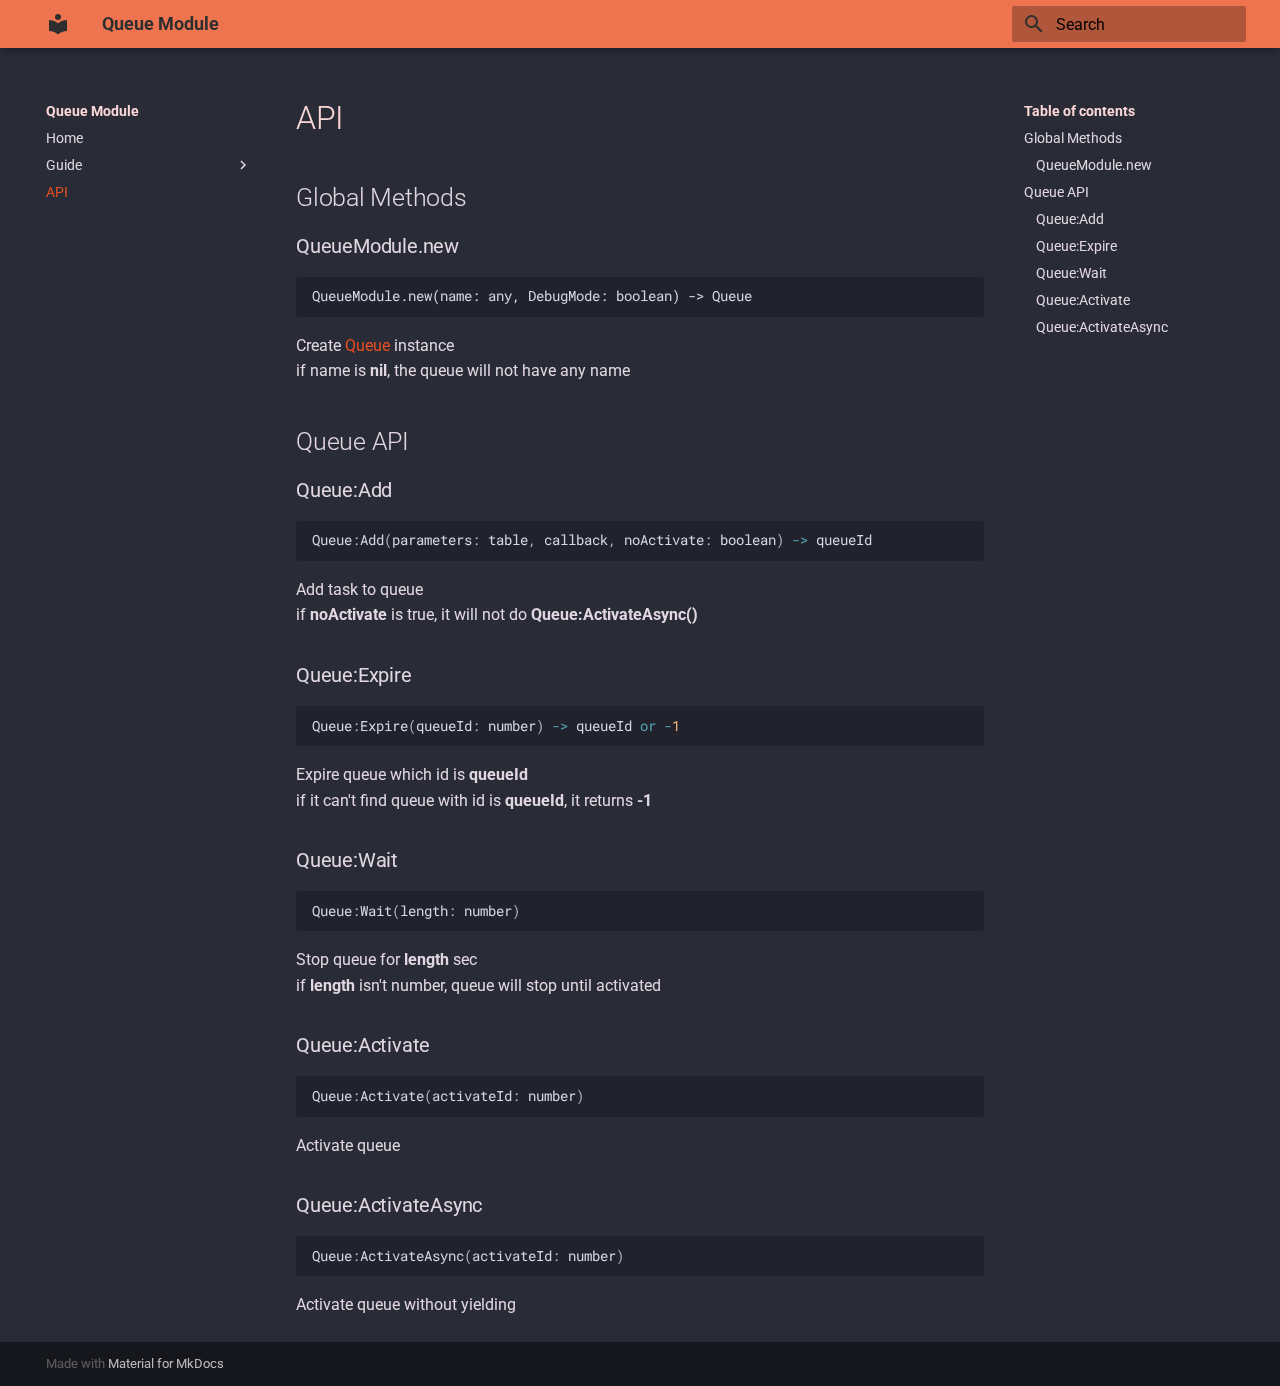
==== commit 1dfb7cb9: "링크 추가" ====
--- a/docs/api/index.html
+++ b/docs/api/index.html
@@ -502,7 +502,7 @@
 <h3 id="queuemodulenew">QueueModule.new<a class="headerlink" href="#queuemodulenew" title="Permanent link">&para;</a></h3>
 <div class="highlight"><pre><span></span><code>QueueModule.new(name: any, DebugMode: boolean) -&gt; Queue
 </code></pre></div>
-<p>Create Queue instance<br/>
+<p>Create <a href="https://someone0808.github.io/Queue/api/#queue-api">Queue</a> instance<br/>
 if name is <strong>nil</strong>, the queue will not have any name</p>
 <h2 id="queue-api">Queue API<a class="headerlink" href="#queue-api" title="Permanent link">&para;</a></h2>
 <h3 id="queueadd">Queue:Add<a class="headerlink" href="#queueadd" title="Permanent link">&para;</a></h3>
